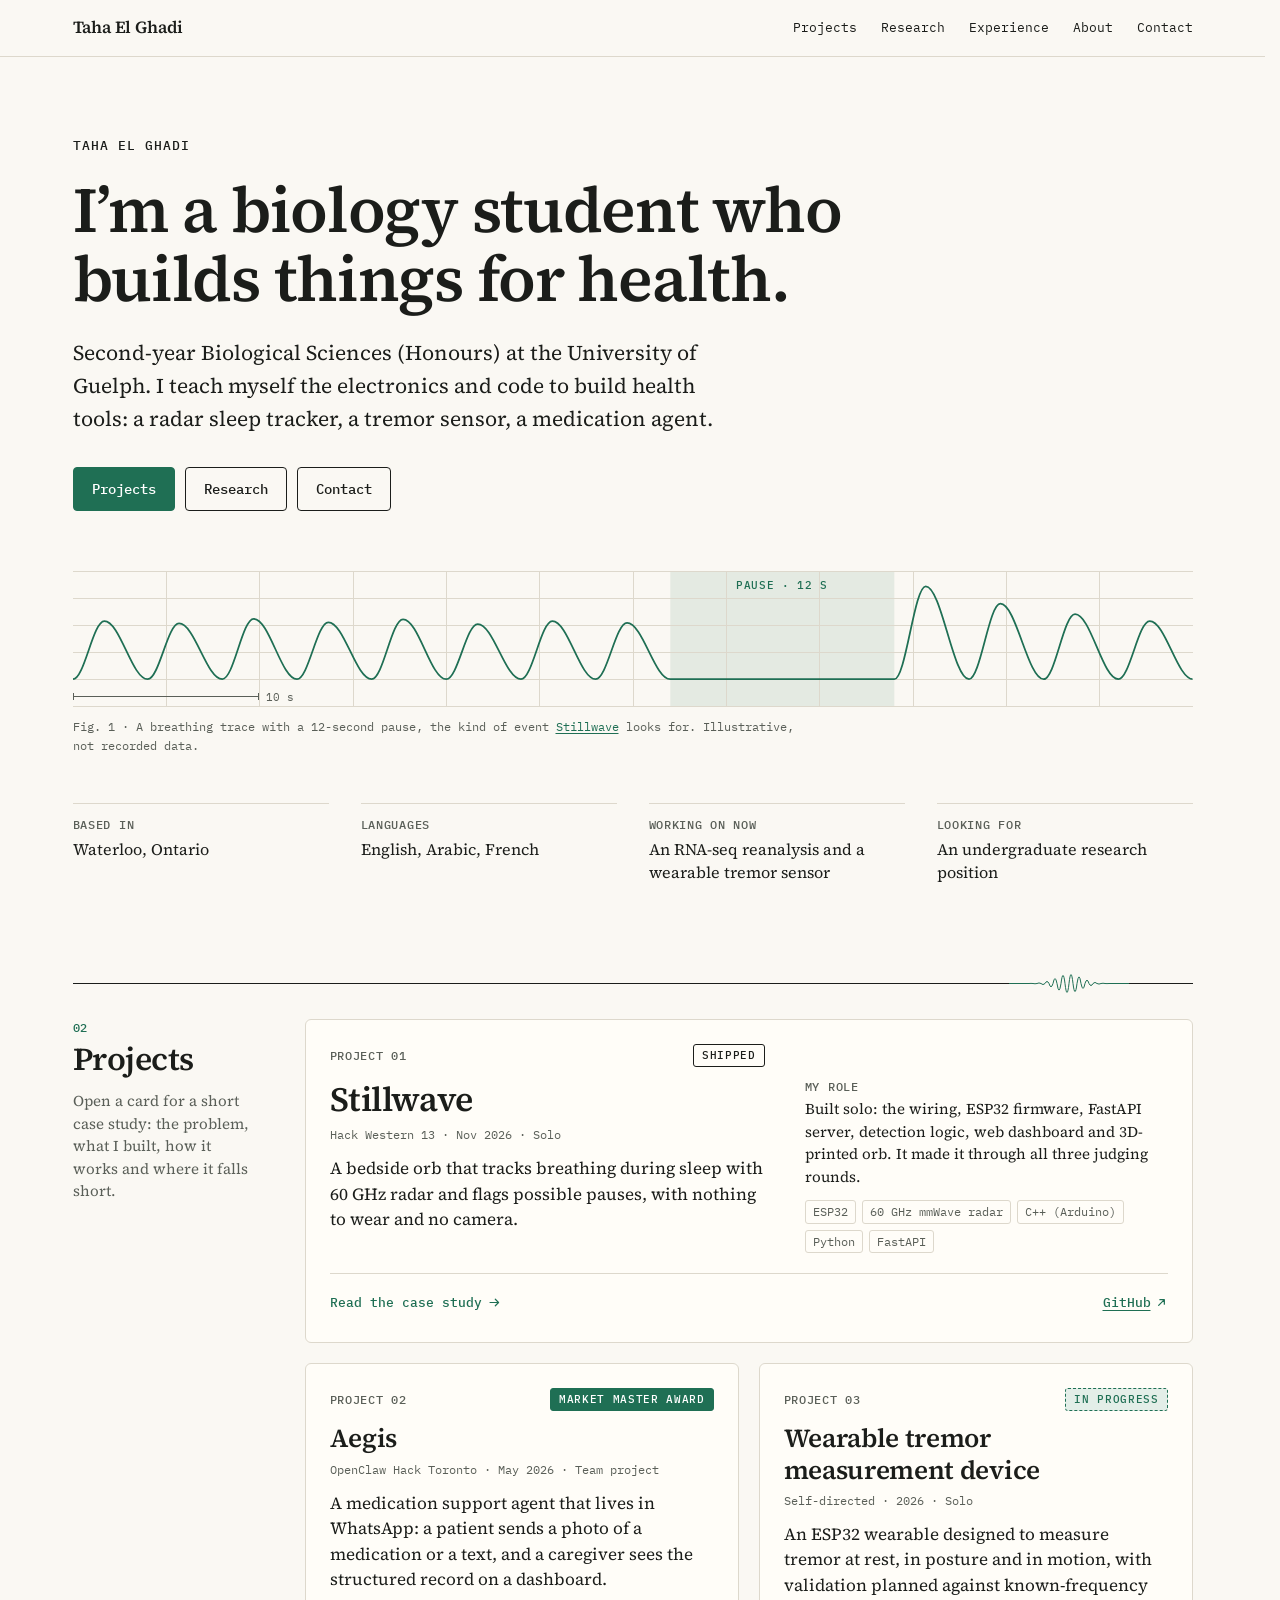
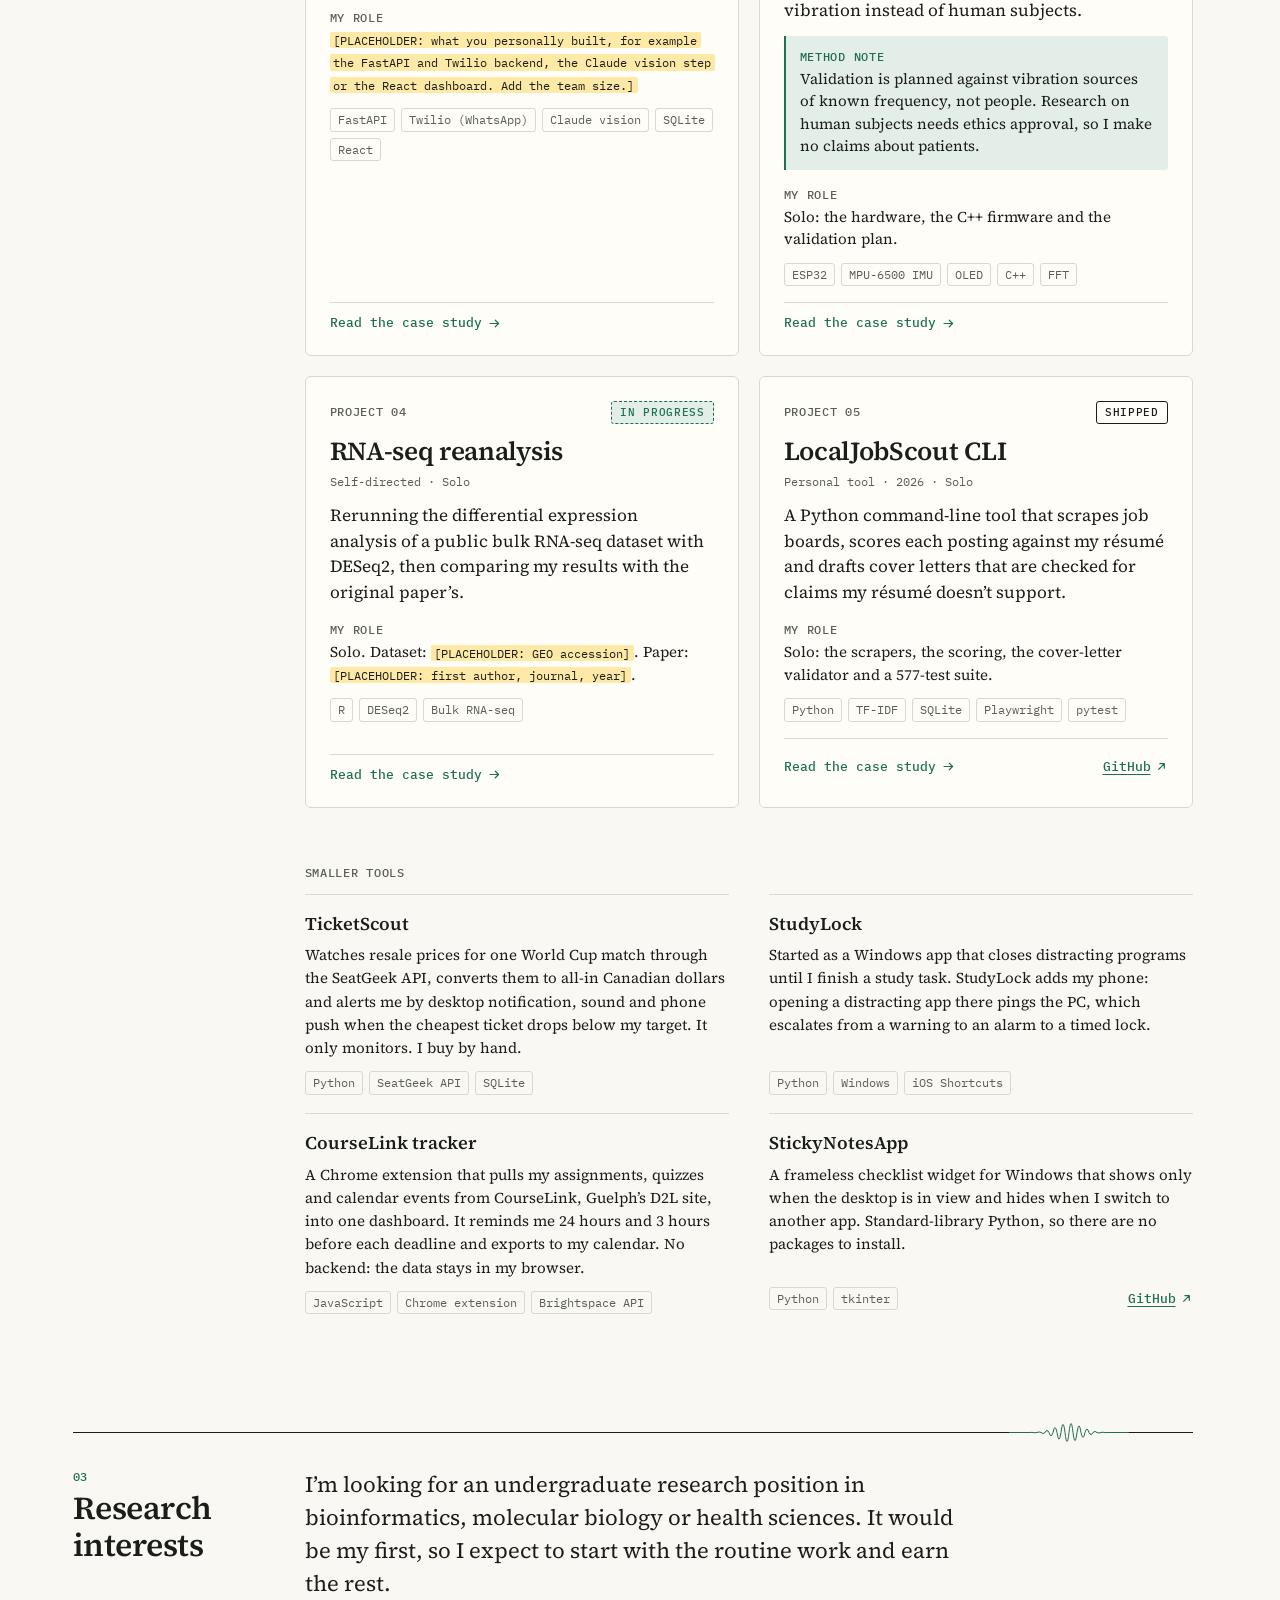
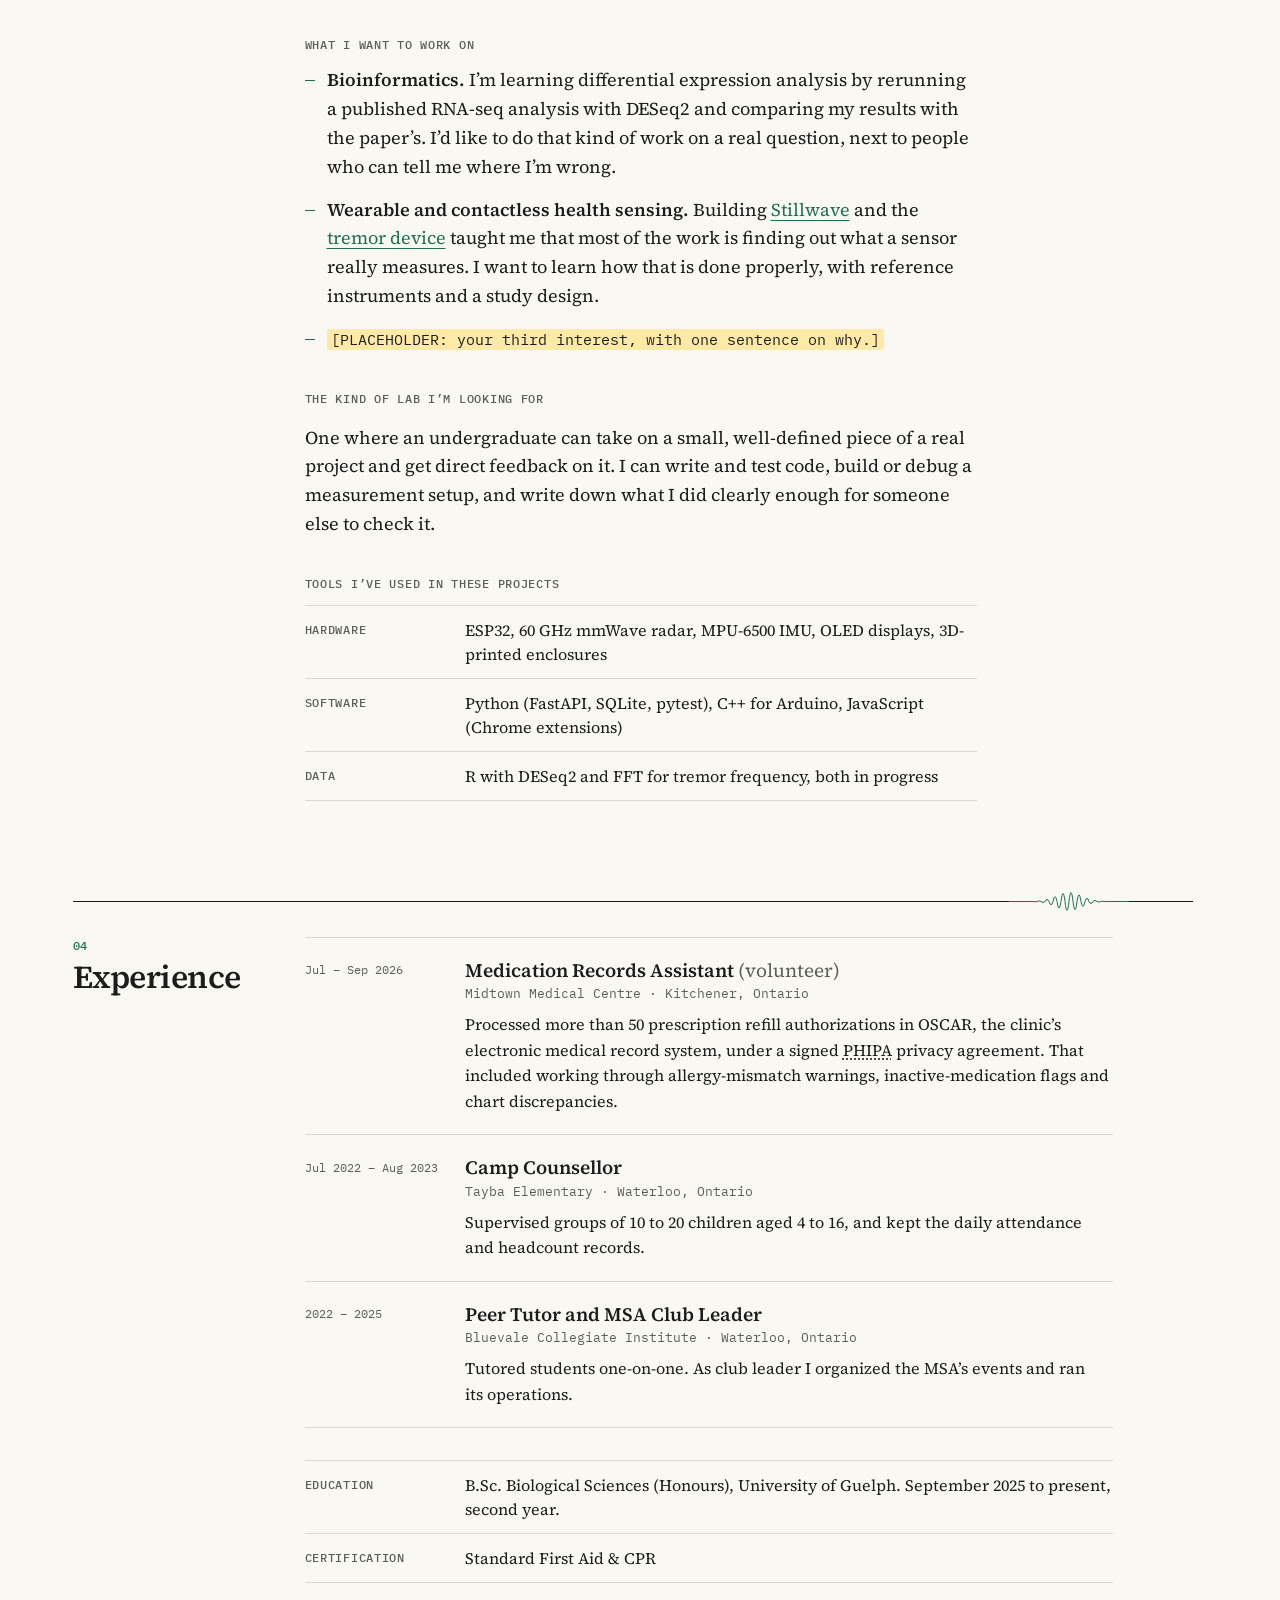
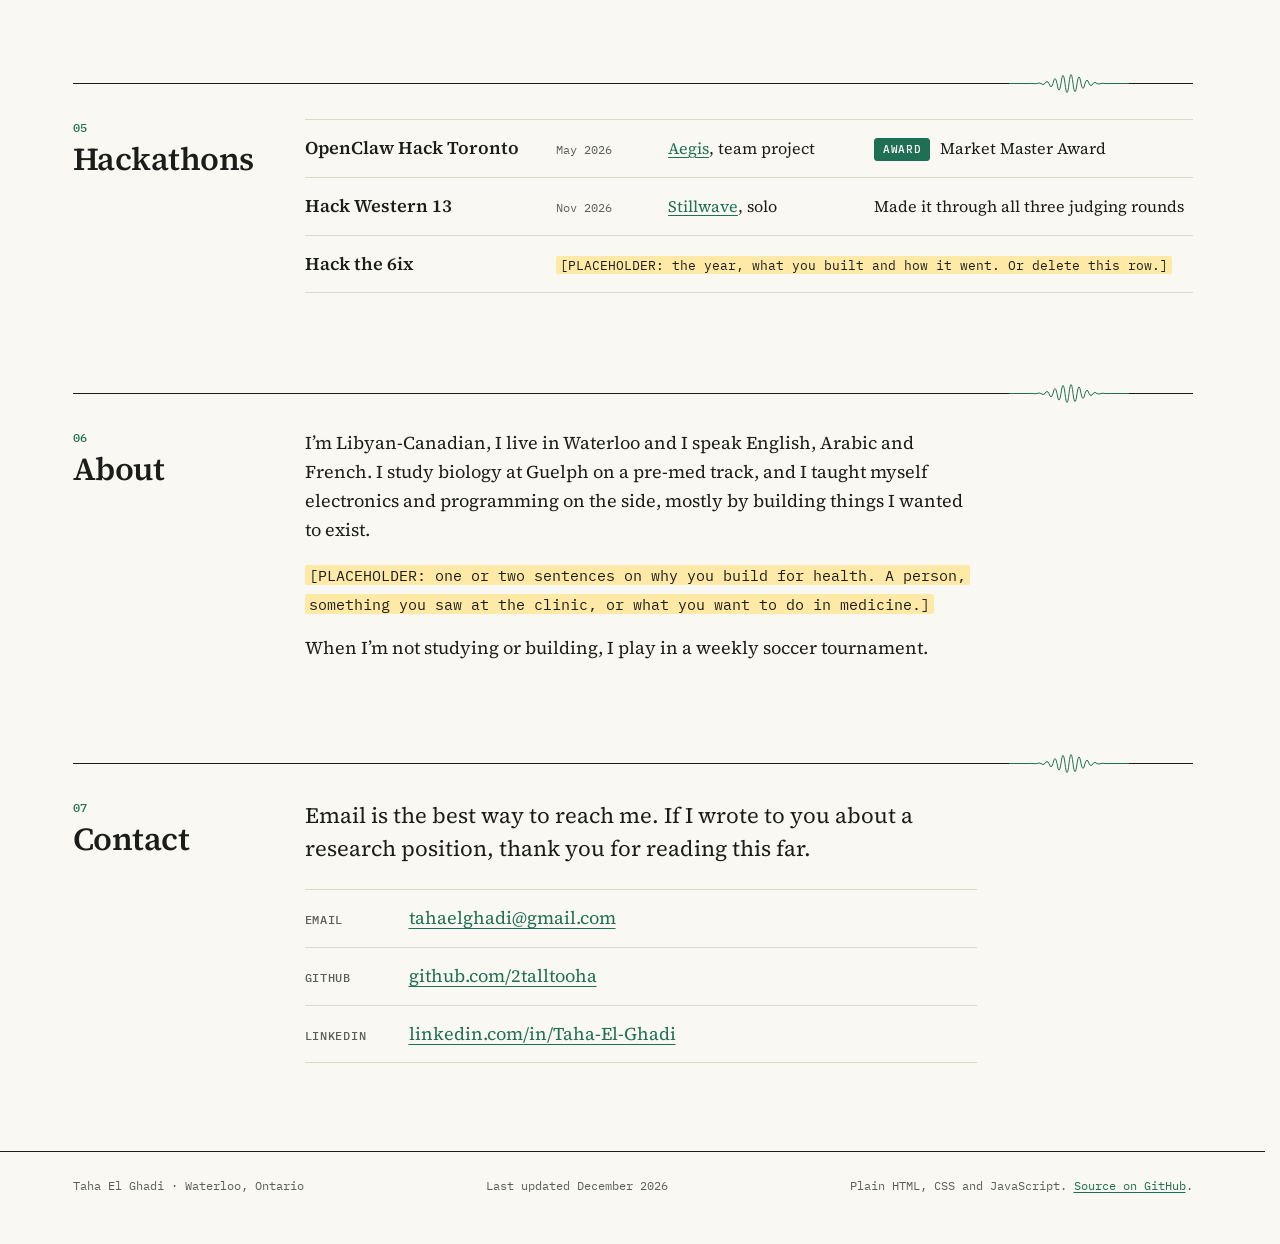
==== index.html @ 78f926d6 "Initial portfolio site" ====
<!doctype html>
<html lang="en-CA" class="no-js">
<head>
  <meta charset="utf-8">
  <meta name="viewport" content="width=device-width, initial-scale=1">

  <!--
    ADDRESS: this page assumes the site lives at https://2talltooha.github.io/
    If your address is different, replace that text everywhere in this file,
    in 404.html, robots.txt and sitemap.xml. The README lists the steps.
  -->
  <title>Taha El Ghadi · Biology student who builds things for health</title>
  <meta name="description" content="I'm a second-year biology student at the University of Guelph. I build health hardware and software: a radar sleep tracker, a tremor sensor, a medication agent.">
  <meta name="author" content="Taha El Ghadi">
  <link rel="canonical" href="https://2talltooha.github.io/">

  <!-- Link preview (email, LinkedIn, iMessage, Slack) -->
  <meta property="og:type" content="website">
  <meta property="og:site_name" content="Taha El Ghadi">
  <meta property="og:locale" content="en_CA">
  <meta property="og:url" content="https://2talltooha.github.io/">
  <meta property="og:title" content="Taha El Ghadi: a biology student who builds things for health">
  <meta property="og:description" content="Second-year Biological Sciences (Honours) at the University of Guelph. I build health hardware and software: a radar sleep tracker, a tremor sensor, a medication agent.">
  <meta property="og:image" content="https://2talltooha.github.io/assets/img/og-image.png">
  <meta property="og:image:type" content="image/png">
  <meta property="og:image:width" content="1200">
  <meta property="og:image:height" content="630">
  <meta property="og:image:alt" content="Taha El Ghadi. I'm a biology student who builds things for health. Biological Sciences (Honours), University of Guelph.">
  <meta name="twitter:card" content="summary_large_image">

  <meta name="theme-color" content="#FAF8F3">
  <meta name="color-scheme" content="light">
  <link rel="icon" href="favicon.ico" sizes="32x32">
  <link rel="icon" href="assets/favicon.svg" type="image/svg+xml">
  <link rel="apple-touch-icon" href="assets/apple-touch-icon.png">

  <link rel="preload" href="assets/fonts/source-serif-4-latin-wght-normal.woff2" as="font" type="font/woff2" crossorigin>
  <link rel="stylesheet" href="css/style.css">

  <script>
    document.documentElement.className = 'js';
    // If data/projects.js has a typo, remember the message so the page can show it.
    window.addEventListener('error', function (event) {
      if (event && event.filename && event.filename.indexOf('data/projects.js') !== -1) {
        window.PORTFOLIO_ERROR = (event.message || 'Syntax error') + (event.lineno ? ' (line ' + event.lineno + ')' : '');
      }
    });
  </script>

  <script type="application/ld+json">
  {
    "@context": "https://schema.org",
    "@type": "Person",
    "name": "Taha El Ghadi",
    "url": "https://2talltooha.github.io/",
    "description": "Second-year Biological Sciences (Honours) student at the University of Guelph who builds health-focused hardware and software.",
    "affiliation": { "@type": "CollegeOrUniversity", "name": "University of Guelph" },
    "address": { "@type": "PostalAddress", "addressLocality": "Waterloo", "addressRegion": "ON", "addressCountry": "CA" },
    "knowsLanguage": ["en", "ar", "fr"],
    "sameAs": [
      "https://github.com/2talltooha",
      "https://www.linkedin.com/in/Taha-El-Ghadi"
    ]
  }
  </script>
</head>

<body>
  <a class="skip-link" href="#main">Skip to content</a>

  <!-- Shared drawings: the divider signal and the small icons. Drawn once, reused below. -->
  <svg class="sprite" width="0" height="0" aria-hidden="true" focusable="false">
    <defs>
      <!-- Generated by tools/make-trace.mjs (BURST) -->
      <symbol id="burst" viewBox="0 0 120 24">
        <path d="M0 12.5H20Q22 12.3 24 12.5Q26 13 28 12.5Q30 11.4 32 12.5Q34 14.7 36 12.5Q38 8.5 40 12.5Q42 19.1 44 12.5Q46 2.7 48 12.5Q50 25.7 52 12.5Q54 -3.6 56 12.5Q58 30.3 60 12.5Q62 -5.3 64 12.5Q66 28.6 68 12.5Q70 -0.7 72 12.5Q74 22.3 76 12.5Q78 5.9 80 12.5Q82 16.5 84 12.5Q86 10.3 88 12.5Q90 13.6 92 12.5Q94 12 96 12.5Q98 12.7 100 12.5H120" fill="none" stroke="currentColor" stroke-width="1" stroke-linejoin="round"/>
      </symbol>
      <symbol id="i-arrow" viewBox="0 0 16 16">
        <path d="M2.5 8h10.5M9 4l4 4-4 4" fill="none" stroke="currentColor" stroke-width="1.5" stroke-linecap="round" stroke-linejoin="round"/>
      </symbol>
      <symbol id="i-external" viewBox="0 0 16 16">
        <path d="M4.5 11.5l7-7M6 4.5h5.5V10" fill="none" stroke="currentColor" stroke-width="1.5" stroke-linecap="round" stroke-linejoin="round"/>
      </symbol>
      <symbol id="i-download" viewBox="0 0 16 16">
        <path d="M8 2.5v7.5M4.5 6.5L8 10l3.5-3.5M3 13.5h10" fill="none" stroke="currentColor" stroke-width="1.5" stroke-linecap="round" stroke-linejoin="round"/>
      </symbol>
      <symbol id="i-close" viewBox="0 0 16 16">
        <path d="M4 4l8 8M12 4l-8 8" fill="none" stroke="currentColor" stroke-width="1.5" stroke-linecap="round"/>
      </symbol>
    </defs>
  </svg>

  <!-- ============================== HEADER ============================== -->
  <header class="site-header" id="top">
    <div class="container header-inner">
      <a class="brand" href="#top">Taha El Ghadi</a>

      <button class="nav-toggle" type="button" aria-expanded="false" aria-controls="site-nav">Menu</button>

      <nav class="site-nav" id="site-nav" aria-label="Main">
        <ul>
          <li><a href="#projects">Projects</a></li>
          <li><a href="#research">Research</a></li>
          <li><a href="#experience">Experience</a></li>
          <li><a href="#about">About</a></li>
          <li><a href="#contact">Contact</a></li>
          <!-- Appears once you set `resume` in data/projects.js -->
          <li data-site-item="resume" hidden>
            <a class="nav-resume" data-site-link="resume" href="#">Résumé <span class="nowrap">(PDF)</span></a>
          </li>
        </ul>
      </nav>
    </div>
  </header>

  <main id="main">

    <!-- =============================== HERO =============================== -->
    <section class="hero" aria-labelledby="hero-title">
      <div class="container">
        <h1 class="hero-title" id="hero-title">
          <span class="hero-name">Taha El Ghadi</span>
          <span class="hero-statement">I’m a biology student who builds things for health.</span>
        </h1>

        <p class="hero-lead">Second-year Biological Sciences (Honours) at the University of Guelph. I teach myself the electronics and code to build health tools: a radar sleep tracker, a tremor sensor, a medication agent.</p>

        <div class="hero-actions">
          <a class="btn btn--primary" href="#projects">Projects</a>
          <a class="btn" href="#research">Research</a>
          <a class="btn" href="#contact">Contact</a>
          <!-- Appears once you set `resume` in data/projects.js -->
          <a class="text-link hero-resume" data-site-link="resume" data-site-item="resume" href="#" hidden>
            <svg class="icon" aria-hidden="true" focusable="false"><use href="#i-download"/></svg>
            <span>Résumé (PDF)</span>
          </a>
        </div>

        <!--
          The signal trace. It is a drawing, not data: tools/make-trace.mjs
          generates the path (HERO), and the caption says so.
        -->
        <figure class="trace">
          <div class="trace-plot" role="img" aria-label="A line trace of breathing over 60 seconds: eight regular breaths, a flat pause that lasts 12 seconds, then four deeper recovery breaths.">
            <div class="trace-inner">
              <svg class="trace-grid" viewBox="0 0 1200 120" preserveAspectRatio="none" aria-hidden="true" focusable="false">
                <rect class="trace-band" x="640" y="0" width="240" height="120"/>
                <path class="trace-gridlines" vector-effect="non-scaling-stroke" d="M100 0V120M200 0V120M300 0V120M400 0V120M500 0V120M600 0V120M700 0V120M800 0V120M900 0V120M1000 0V120M1100 0V120M0 24H1200M0 48H1200M0 72H1200M0 96H1200"/>
              </svg>
              <div class="trace-wave">
                <svg viewBox="0 0 1200 120" preserveAspectRatio="none" aria-hidden="true" focusable="false">
                  <path id="trace-path" vector-effect="non-scaling-stroke" d="M0 96C12.2 96 21.4 44 33.6 44C50.5 44 63.1 96 80 96C92.2 96 101.4 46.1 113.6 46.1C130.5 46.1 143.1 96 160 96C172.2 96 181.4 41.9 193.6 41.9C210.5 41.9 223.1 96 240 96C252.2 96 261.4 45 273.6 45C290.5 45 303.1 96 320 96C332.2 96 341.4 42.4 353.6 42.4C370.5 42.4 383.1 96 400 96C412.2 96 421.4 46.6 433.6 46.6C450.5 46.6 463.1 96 480 96C492.2 96 501.4 44 513.6 44C530.5 44 543.1 96 560 96C572.2 96 581.4 45.6 593.6 45.6C610.5 45.6 623.1 96 640 96H880C892.2 96 901.4 12.8 913.6 12.8C930.5 12.8 943.1 96 960 96C972.2 96 981.4 28.4 993.6 28.4C1010.5 28.4 1023.1 96 1040 96C1052.2 96 1061.4 37.8 1073.6 37.8C1090.5 37.8 1103.1 96 1120 96C1132.2 96 1141.4 44 1153.6 44C1170.5 44 1183.1 96 1200 96"/>
                </svg>
              </div>
              <span class="trace-label" aria-hidden="true">Pause · 12 s</span>
            </div>
            <span class="trace-scale" aria-hidden="true"><span>10&nbsp;s</span></span>
          </div>
          <figcaption>Fig. 1 · A breathing trace with a 12-second pause, the kind of event <a href="#stillwave">Stillwave</a> looks for. Illustrative, not recorded data.</figcaption>
        </figure>

        <dl class="facts">
          <div>
            <dt>Based in</dt>
            <dd>Waterloo, Ontario</dd>
          </div>
          <div>
            <dt>Languages</dt>
            <dd>English, Arabic, French</dd>
          </div>
          <div>
            <dt>Working on now</dt>
            <dd>An RNA-seq reanalysis and a wearable tremor sensor</dd>
          </div>
          <div>
            <dt>Looking for</dt>
            <dd>An undergraduate research position</dd>
          </div>
        </dl>
      </div>
    </section>

    <!-- ============================= PROJECTS ============================= -->
    <!-- The cards are built from data/projects.js. Edit that file, not this section. -->
    <section class="section" id="projects" aria-labelledby="projects-title">
      <div class="container">
        <div class="rule" aria-hidden="true"><svg class="rule-burst" viewBox="0 0 120 24" focusable="false"><use href="#burst"/></svg></div>
        <div class="section-grid">
          <header class="section-head">
            <p class="section-num">02</p>
            <h2 id="projects-title">Projects</h2>
            <p class="section-note">Open a card for a short case study: the problem, what I built, how it works and where it falls short.</p>
          </header>

          <div class="section-body">
            <div class="featured" id="featured"></div>

            <noscript>
              <p class="notice">The project list needs JavaScript to load. You can also see my work at <a href="https://github.com/2talltooha">github.com/2talltooha</a>.</p>
            </noscript>

            <div class="small-tools" id="small-tools-block" hidden>
              <h3 class="subhead" id="small-tools-title">Smaller tools</h3>
              <ul class="tool-grid" id="small-tools" aria-labelledby="small-tools-title"></ul>
            </div>
          </div>
        </div>
      </div>
    </section>

    <!-- ============================= RESEARCH ============================= -->
    <section class="section" id="research" aria-labelledby="research-title">
      <div class="container">
        <div class="rule" aria-hidden="true"><svg class="rule-burst" viewBox="0 0 120 24" focusable="false"><use href="#burst"/></svg></div>
        <div class="section-grid">
          <header class="section-head">
            <p class="section-num">03</p>
            <h2 id="research-title">Research interests</h2>
          </header>

          <div class="section-body prose">
            <p class="lede">I’m looking for an undergraduate research position in bioinformatics, molecular biology or health sciences. It would be my first, so I expect to start with the routine work and earn the rest.</p>

            <h3 class="subhead">What I want to work on</h3>
            <ul class="interests">
              <li>
                <strong>Bioinformatics.</strong>
                I’m learning differential expression analysis by rerunning a published RNA-seq analysis with DESeq2 and comparing my results with the paper’s. I’d like to do that kind of work on a real question, next to people who can tell me where I’m wrong.
              </li>
              <li>
                <strong>Wearable and contactless health sensing.</strong>
                Building <a href="#stillwave">Stillwave</a> and the <a href="#tremor-sensor">tremor device</a> taught me that most of the work is finding out what a sensor really measures. I want to learn how that is done properly, with reference instruments and a study design.
              </li>
              <li>[PLACEHOLDER: your third interest, with one sentence on why.]</li>
            </ul>

            <h3 class="subhead">The kind of lab I’m looking for</h3>
            <p>One where an undergraduate can take on a small, well-defined piece of a real project and get direct feedback on it. I can write and test code, build or debug a measurement setup, and write down what I did clearly enough for someone else to check it.</p>

            <h3 class="subhead">Tools I’ve used in these projects</h3>
            <dl class="spec">
              <div>
                <dt>Hardware</dt>
                <dd>ESP32, 60&nbsp;GHz mmWave radar, MPU-6500 IMU, OLED displays, 3D-printed enclosures</dd>
              </div>
              <div>
                <dt>Software</dt>
                <dd>Python (FastAPI, SQLite, pytest), C++ for Arduino, JavaScript (Chrome extensions)</dd>
              </div>
              <div>
                <dt>Data</dt>
                <dd>R with DESeq2 and FFT for tremor frequency, both in progress</dd>
              </div>
            </dl>
          </div>
        </div>
      </div>
    </section>

    <!-- ============================ EXPERIENCE ============================ -->
    <section class="section" id="experience" aria-labelledby="experience-title">
      <div class="container">
        <div class="rule" aria-hidden="true"><svg class="rule-burst" viewBox="0 0 120 24" focusable="false"><use href="#burst"/></svg></div>
        <div class="section-grid">
          <header class="section-head">
            <p class="section-num">04</p>
            <h2 id="experience-title">Experience</h2>
          </header>

          <div class="section-body">
            <ol class="timeline">
              <!-- OPTIONAL: your Emergency Department role. It was not in your brief, so it
                   is switched off. To show it, delete the two lines that say SWITCH. -->
              <!-- SWITCH: delete this line to show the entry below
              <li class="timeline-item">
                <p class="timeline-date">Accepted Oct 2026</p>
                <div class="timeline-body">
                  <h3>Emergency Department Volunteer</h3>
                  <p class="timeline-org">Waterloo Regional Health Network · Kitchener, Ontario</p>
                  <p>Selected after an application and interview. I’m completing onboarding before my first shifts.</p>
                </div>
              </li>
              SWITCH: and delete this line too -->
              <li class="timeline-item">
                <p class="timeline-date">Jul – Sep 2026</p>
                <div class="timeline-body">
                  <h3>Medication Records Assistant <span class="timeline-kind">(volunteer)</span></h3>
                  <p class="timeline-org">Midtown Medical Centre · Kitchener, Ontario</p>
                  <p>Processed more than 50 prescription refill authorizations in OSCAR, the clinic’s electronic medical record system, under a signed <abbr title="Personal Health Information Protection Act, Ontario’s health privacy law">PHIPA</abbr> privacy agreement. That included working through allergy-mismatch warnings, inactive-medication flags and chart discrepancies.</p>
                </div>
              </li>
              <li class="timeline-item">
                <p class="timeline-date">Jul 2022 – Aug 2023</p>
                <div class="timeline-body">
                  <h3>Camp Counsellor</h3>
                  <p class="timeline-org">Tayba Elementary · Waterloo, Ontario</p>
                  <p>Supervised groups of 10 to 20 children aged 4 to 16, and kept the daily attendance and headcount records.</p>
                </div>
              </li>
              <li class="timeline-item">
                <p class="timeline-date">2022 – 2025</p>
                <div class="timeline-body">
                  <h3>Peer Tutor and MSA Club Leader</h3>
                  <p class="timeline-org">Bluevale Collegiate Institute · Waterloo, Ontario</p>
                  <p>Tutored students one-on-one. As club leader I organized the MSA’s events and ran its operations.</p>
                </div>
              </li>
            </ol>

            <dl class="spec spec--after">
              <div>
                <dt>Education</dt>
                <dd>B.Sc. Biological Sciences (Honours), University of Guelph. September 2025 to present, second year.</dd>
              </div>
              <div>
                <dt>Certification</dt>
                <dd>Standard First Aid &amp; CPR</dd>
              </div>
            </dl>
          </div>
        </div>
      </div>
    </section>

    <!-- ============================ HACKATHONS ============================ -->
    <section class="section" id="hackathons" aria-labelledby="hackathons-title">
      <div class="container">
        <div class="rule" aria-hidden="true"><svg class="rule-burst" viewBox="0 0 120 24" focusable="false"><use href="#burst"/></svg></div>
        <div class="section-grid">
          <header class="section-head">
            <p class="section-num">05</p>
            <h2 id="hackathons-title">Hackathons</h2>
          </header>

          <div class="section-body">
            <ul class="hack-list">
              <li class="hack">
                <span class="hack-event">OpenClaw Hack Toronto</span>
                <span class="hack-date">May 2026</span>
                <span class="hack-project"><a href="#aegis">Aegis</a>, team project</span>
                <span class="hack-result"><span class="badge badge--award">Award</span> Market Master Award</span>
              </li>
              <li class="hack">
                <span class="hack-event">Hack Western 13</span>
                <span class="hack-date">Nov 2026</span>
                <span class="hack-project"><a href="#stillwave">Stillwave</a>, solo</span>
                <span class="hack-result">Made it through all three judging rounds</span>
              </li>
              <li class="hack">
                <span class="hack-event">Hack the 6ix</span>
                <span class="hack-rest">[PLACEHOLDER: the year, what you built and how it went. Or delete this row.]</span>
              </li>
              <!-- TREEHACKS 2027: switched off until you are accepted. To show it, delete
                   the two lines that say SWITCH, then fill in the project and result. -->
              <!-- SWITCH: delete this line to show the row below
              <li class="hack">
                <span class="hack-event">TreeHacks 2027</span>
                <span class="hack-date">2027</span>
                <span class="hack-project">Accepted</span>
                <span class="hack-result"></span>
              </li>
              SWITCH: and delete this line too -->
            </ul>
          </div>
        </div>
      </div>
    </section>

    <!-- =============================== ABOUT =============================== -->
    <section class="section" id="about" aria-labelledby="about-title">
      <div class="container">
        <div class="rule" aria-hidden="true"><svg class="rule-burst" viewBox="0 0 120 24" focusable="false"><use href="#burst"/></svg></div>
        <div class="section-grid">
          <header class="section-head">
            <p class="section-num">06</p>
            <h2 id="about-title">About</h2>
          </header>

          <div class="section-body about">
            <div class="about-text prose">
              <p>I’m Libyan-Canadian, I live in Waterloo and I speak English, Arabic and French. I study biology at Guelph on a pre-med track, and I taught myself electronics and programming on the side, mostly by building things I wanted to exist.</p>
              <p>[PLACEHOLDER: one or two sentences on why you build for health. A person, something you saw at the clinic, or what you want to do in medicine.]</p>
              <p>When I’m not studying or building, I play in a weekly soccer tournament.</p>
            </div>
            <!-- The photo appears once you set `photo` in data/projects.js (800 x 1000 px). -->
            <div class="about-photo" id="about-photo"></div>
          </div>
        </div>
      </div>
    </section>

    <!-- ============================== CONTACT ============================== -->
    <section class="section" id="contact" aria-labelledby="contact-title">
      <div class="container">
        <div class="rule" aria-hidden="true"><svg class="rule-burst" viewBox="0 0 120 24" focusable="false"><use href="#burst"/></svg></div>
        <div class="section-grid">
          <header class="section-head">
            <p class="section-num">07</p>
            <h2 id="contact-title">Contact</h2>
          </header>

          <div class="section-body">
            <p class="lede">Email is the best way to reach me. If I wrote to you about a research position, thank you for reading this far.</p>

            <ul class="contact-list">
              <li>
                <span class="contact-label">Email</span>
                <a href="mailto:tahaelghadi@gmail.com">tahaelghadi@gmail.com</a>
              </li>
              <li>
                <span class="contact-label">GitHub</span>
                <a href="https://github.com/2talltooha">github.com/2talltooha</a>
              </li>
              <li>
                <span class="contact-label">LinkedIn</span>
                <a href="https://www.linkedin.com/in/Taha-El-Ghadi">linkedin.com/in/Taha-El-Ghadi</a>
              </li>
              <!-- These two appear once you set `devpost` and `resume` in data/projects.js -->
              <li data-site-item="devpost" hidden>
                <span class="contact-label">Devpost</span>
                <a data-site-link="devpost" data-site-text href="#">Devpost</a>
              </li>
              <li data-site-item="resume" hidden>
                <span class="contact-label">Résumé</span>
                <a data-site-link="resume" href="#">Download the PDF</a>
              </li>
            </ul>
          </div>
        </div>
      </div>
    </section>
  </main>

  <!-- =============================== FOOTER =============================== -->
  <footer class="site-footer">
    <div class="container footer-inner">
      <p>Taha El Ghadi · Waterloo, Ontario</p>
      <p id="last-updated" hidden>Last updated <time id="last-updated-time"></time></p>
      <p>Plain HTML, CSS and JavaScript. <a href="https://github.com/2talltooha/2talltooha.github.io">Source on GitHub</a>.</p>
    </div>
  </footer>

  <!-- ============================ CASE STUDY ============================ -->
  <!-- Filled in by js/main.js when a project card is opened. -->
  <dialog class="case" id="case" aria-labelledby="case-title">
    <div class="case-bar">
      <p class="case-kicker" id="case-kicker">Case study</p>
      <button class="case-close" id="case-close" type="button">
        <span>Close</span>
        <svg class="icon" aria-hidden="true" focusable="false"><use href="#i-close"/></svg>
      </button>
    </div>
    <div class="case-scroll" id="case-scroll">
      <article class="case-article" id="case-article"></article>
      <nav class="case-nav" id="case-nav" aria-label="Other case studies"></nav>
    </div>
  </dialog>

  <script src="data/projects.js"></script>
  <script src="js/main.js"></script>
</body>
</html>
---- css/style.css ----
/* ==========================================================================
   Taha El Ghadi · portfolio
   "Notebook" direction: warm paper, serif text, mono labels, one green accent.

   Contents
     1. Fonts            6. Sections           11. Footer
     2. Colours, sizes   7. Project cards      12. Case study panel
     3. Base             8. Smaller tools      13. Preview helpers
     4. Header           9. Text sections      14. Motion and print
     5. Hero            10. Lists and tables
   ========================================================================== */

/* 1. Fonts ----------------------------------------------------------------
   Self-hosted, SIL Open Font License. Licence texts sit next to the files. */

@font-face {
  font-family: "Source Serif 4";
  src: url("../assets/fonts/source-serif-4-latin-wght-normal.woff2") format("woff2");
  font-weight: 200 900;
  font-style: normal;
  font-display: swap;
}

@font-face {
  font-family: "Source Serif 4";
  src: url("../assets/fonts/source-serif-4-latin-wght-italic.woff2") format("woff2");
  font-weight: 200 900;
  font-style: italic;
  font-display: swap;
}

@font-face {
  font-family: "IBM Plex Mono";
  src: url("../assets/fonts/ibm-plex-mono-latin-400-normal.woff2") format("woff2");
  font-weight: 400;
  font-style: normal;
  font-display: swap;
}

@font-face {
  font-family: "IBM Plex Mono";
  src: url("../assets/fonts/ibm-plex-mono-latin-500-normal.woff2") format("woff2");
  font-weight: 500;
  font-style: normal;
  font-display: swap;
}

/* 2. Colours and sizes -----------------------------------------------------
   Change a colour here and it changes everywhere. Contrast on paper:
   ink 16:1, muted 6.2:1, accent 5.7:1 (WCAG AA needs 4.5:1). */

:root {
  --paper: #FAF8F3;
  --card: #FFFDF8;
  --ink: #1B1D1A;
  --muted: #5A5F58;
  --rule: #DDD8CC;
  --accent: #1F6F54;
  --accent-strong: #17573F;
  --tint: #E3EEE8;
  --flag: #FFE9A6;

  --serif: "Source Serif 4", Georgia, "Times New Roman", serif;
  --mono: "IBM Plex Mono", ui-monospace, "Cascadia Mono", Consolas, "Liberation Mono", monospace;

  --container: 70rem;
  --gutter: clamp(1.25rem, 5vw, 2.5rem);
  --header-h: 3.5rem;
  --radius: 6px;
  --radius-s: 3px;
}

/* 3. Base ------------------------------------------------------------------ */

*,
*::before,
*::after {
  box-sizing: border-box;
}

html {
  color-scheme: light;
  -webkit-text-size-adjust: 100%;
  text-size-adjust: 100%;
  scroll-padding-top: calc(var(--header-h) + 1rem);
  scrollbar-gutter: stable;
}

html.is-locked {
  overflow: hidden;
}

body {
  margin: 0;
  background: var(--paper);
  color: var(--ink);
  font-family: var(--serif);
  font-size: 1.0625rem;
  line-height: 1.6;
  -webkit-font-smoothing: antialiased;
  -moz-osx-font-smoothing: grayscale;
  text-rendering: optimizeLegibility;
}

@media (min-width: 48rem) {
  body {
    font-size: 1.125rem;
  }
}

h1,
h2,
h3,
h4,
p,
ul,
ol,
dl,
dd,
figure {
  margin: 0;
}

ul,
ol {
  padding: 0;
  list-style: none;
}

img,
svg,
video {
  display: block;
  max-width: 100%;
}

img,
video {
  height: auto;
}

a {
  color: var(--accent);
  text-decoration-line: underline;
  text-decoration-thickness: 1px;
  text-underline-offset: 0.2em;
}

a:hover {
  color: var(--accent-strong);
  text-decoration-thickness: 2px;
}

:focus-visible {
  outline: 2px solid var(--accent);
  outline-offset: 3px;
  border-radius: 2px;
}

strong {
  font-weight: 600;
}

abbr[title] {
  text-decoration: underline dotted;
  text-underline-offset: 0.2em;
  cursor: help;
}

::selection {
  background: var(--tint);
}

[hidden] {
  display: none !important;
}

.container {
  width: 100%;
  max-width: calc(var(--container) + 2 * var(--gutter));
  margin-inline: auto;
  padding-inline: var(--gutter);
}

.nowrap {
  white-space: nowrap;
}

.sprite {
  position: absolute;
}

.icon {
  flex: none;
  width: 1em;
  height: 1em;
}

.skip-link {
  position: absolute;
  top: -5rem;
  left: 0.75rem;
  z-index: 100;
  padding: 0.75rem 1rem;
  background: var(--ink);
  color: var(--paper);
  font: 500 0.8125rem/1 var(--mono);
  text-decoration: none;
  border-radius: var(--radius-s);
}

.skip-link:focus {
  top: 0.75rem;
  color: var(--paper);
}

/* Small mono label, used all over the page */
.section-num,
.subhead,
.card-index,
.label,
.note-label,
.facts dt,
.spec dt,
.contact-label,
.case-kicker,
.case-section h3,
.case-nav .dir {
  font-family: var(--mono);
  font-size: 0.75rem;
  font-weight: 500;
  line-height: 1.5;
  letter-spacing: 0.06em;
  text-transform: uppercase;
  color: var(--muted);
}

/* 4. Header ---------------------------------------------------------------- */

.site-header {
  position: sticky;
  top: 0;
  z-index: 50;
  background: var(--paper);
  border-bottom: 1px solid var(--rule);
}

.header-inner {
  position: relative;
  display: flex;
  align-items: center;
  justify-content: space-between;
  gap: 1rem;
  min-height: var(--header-h);
}

.brand {
  padding-block: 0.5rem;
  color: var(--ink);
  font-size: 1.0625rem;
  font-weight: 600;
  letter-spacing: -0.01em;
  text-decoration: none;
}

.brand:hover {
  color: var(--accent);
  text-decoration: none;
}

.site-nav ul {
  display: flex;
  flex-wrap: wrap;
  align-items: center;
  gap: 0 1.5rem;
}

.site-nav a {
  display: inline-block;
  padding-block: 0.625rem;
  color: var(--ink);
  font: 400 0.8125rem/1.2 var(--mono);
  text-decoration: none;
}

.site-nav a:hover,
.site-nav a[aria-current="true"] {
  color: var(--accent);
  text-decoration: underline;
  text-decoration-thickness: 1px;
  text-underline-offset: 0.4em;
}

.site-nav .nav-resume {
  padding: 0.5rem 0.75rem;
  border: 1px solid var(--ink);
  border-radius: 4px;
}

.site-nav .nav-resume:hover {
  background: var(--ink);
  color: var(--paper);
  text-decoration: none;
}

.nav-toggle {
  display: none;
}

@media (max-width: 47.99rem) {
  .no-js .header-inner {
    flex-wrap: wrap;
    padding-block: 0.375rem;
  }

  .js .nav-toggle {
    display: inline-flex;
    align-items: center;
    min-height: 2.5rem;
    padding: 0 0.875rem;
    background: none;
    color: var(--ink);
    font: 500 0.8125rem/1 var(--mono);
    border: 1px solid var(--ink);
    border-radius: 4px;
    cursor: pointer;
  }

  .js .nav-toggle[aria-expanded="true"] {
    background: var(--ink);
    color: var(--paper);
  }

  .js .site-nav {
    display: none;
    position: absolute;
    top: 100%;
    right: 0;
    left: 0;
    padding: 0.25rem var(--gutter) 0.75rem;
    background: var(--paper);
    border-bottom: 1px solid var(--ink);
    box-shadow: 0 1rem 1.5rem -1rem rgba(27, 29, 26, 0.25);
  }

  .js .site-nav.is-open {
    display: block;
  }

  .js .site-nav ul {
    flex-direction: column;
    align-items: stretch;
    gap: 0;
  }

  .js .site-nav li + li {
    border-top: 1px solid var(--rule);
  }

  .js .site-nav a,
  .js .site-nav .nav-resume {
    display: block;
    padding: 0.9375rem 0;
    font-size: 0.9375rem;
    border: 0;
    border-radius: 0;
  }

  .js .site-nav .nav-resume:hover {
    background: none;
    color: var(--accent);
  }
}

/* 5. Hero ------------------------------------------------------------------ */

.hero {
  padding-block: clamp(2.5rem, 7vw, 5rem) clamp(3rem, 8vw, 5.5rem);
}

.hero-title {
  display: flex;
  flex-direction: column;
  gap: clamp(0.875rem, 2vw, 1.25rem);
  font-weight: inherit;
}

.hero-name {
  color: var(--ink);
  font: 500 0.8125rem/1.4 var(--mono);
  letter-spacing: 0.08em;
  text-transform: uppercase;
}

.hero-statement {
  max-width: 13em;
  font-size: clamp(2.125rem, 1.3rem + 4.2vw, 4rem);
  font-weight: 600;
  line-height: 1.08;
  letter-spacing: -0.02em;
  text-wrap: balance;
}

.hero-lead {
  max-width: 41rem;
  margin-top: clamp(1.125rem, 2.5vw, 1.5rem);
  font-size: clamp(1.125rem, 1.05rem + 0.45vw, 1.3125rem);
  line-height: 1.55;
  text-wrap: pretty;
}

.hero-actions {
  display: flex;
  flex-wrap: wrap;
  align-items: center;
  gap: 0.625rem;
  margin-top: clamp(1.5rem, 3vw, 2rem);
}

.btn {
  display: inline-flex;
  align-items: center;
  justify-content: center;
  gap: 0.5rem;
  min-height: 2.75rem;
  padding: 0 1.125rem;
  background: transparent;
  color: var(--ink);
  font: 500 0.875rem/1 var(--mono);
  text-decoration: none;
  border: 1px solid var(--ink);
  border-radius: 4px;
  transition: background-color 0.15s, color 0.15s, border-color 0.15s;
}

.btn:hover {
  background: var(--ink);
  color: var(--paper);
  text-decoration: none;
}

.btn--primary {
  background: var(--accent);
  color: #FFFFFF;
  border-color: var(--accent);
}

.btn--primary:hover {
  background: var(--accent-strong);
  color: #FFFFFF;
  border-color: var(--accent-strong);
}

.text-link {
  display: inline-flex;
  align-items: center;
  gap: 0.375rem;
  font: 500 0.875rem/1.2 var(--mono);
}

.hero-resume {
  min-height: 2.75rem;
  margin-left: 0.5rem;
}

/* The signal trace */

.trace {
  margin-top: clamp(2.25rem, 6vw, 3.75rem);
}

.trace-plot {
  --trace-zoom: 1;
  --trace-shift: 0%;
  position: relative;
  height: clamp(6rem, 13vw, 8.5rem);
  overflow: hidden;
  border-block: 1px solid var(--rule);
}

.trace-inner {
  position: relative;
  width: calc(100% * var(--trace-zoom));
  height: 100%;
  transform: translateX(calc(-1 * var(--trace-shift)));
}

.trace-grid,
.trace-wave,
.trace-wave svg {
  position: absolute;
  inset: 0;
  width: 100%;
  height: 100%;
}

.trace-band {
  fill: var(--accent);
  opacity: 0.1;
}

.trace-gridlines {
  fill: none;
  stroke: var(--rule);
  stroke-width: 1;
  shape-rendering: crispEdges;
}

#trace-path {
  fill: none;
  stroke: var(--accent);
  stroke-width: 1.75;
  stroke-linecap: round;
  stroke-linejoin: round;
}

/* 63.33% is the middle of the pause: (32 s + 44 s) / 2 out of 60 s */
.trace-label {
  position: absolute;
  top: 0.5rem;
  left: 63.333%;
  transform: translateX(-50%);
  color: var(--accent);
  font: 500 0.6875rem/1 var(--mono);
  letter-spacing: 0.06em;
  text-transform: uppercase;
  white-space: nowrap;
}

/* Scale bar: 10 s is one sixth of the 60 s shown */
.trace-scale {
  position: absolute;
  bottom: 0.375rem;
  left: 0;
  width: calc(100% / 6 * var(--trace-zoom));
  height: 0.4375rem;
  background: linear-gradient(var(--muted), var(--muted)) center / 100% 1px no-repeat;
  border-inline: 1px solid var(--muted);
}

.trace-scale span {
  position: absolute;
  top: 50%;
  left: calc(100% + 0.5rem);
  transform: translateY(-50%);
  color: var(--muted);
  font: 400 0.6875rem/1 var(--mono);
  white-space: nowrap;
}

.trace figcaption {
  max-width: 46rem;
  margin-top: 0.625rem;
  color: var(--muted);
  font: 400 0.75rem/1.6 var(--mono);
}

/* On phones, zoom in on the pause instead of squeezing all 60 s in */
@media (max-width: 47.99rem) {
  .trace-plot {
    --trace-zoom: 1.8;
    --trace-shift: 25.4%;
  }
}

.facts {
  display: grid;
  grid-template-columns: repeat(2, minmax(0, 1fr));
  gap: 1.25rem 1.5rem;
  margin-top: clamp(2rem, 5vw, 3rem);
}

.facts > div {
  padding-top: 0.75rem;
  border-top: 1px solid var(--rule);
}

.facts dd {
  margin-top: 0.25rem;
  font-size: 1rem;
  line-height: 1.4;
}

@media (min-width: 48rem) {
  .facts {
    grid-template-columns: repeat(4, minmax(0, 1fr));
    gap: 2rem;
  }
}

/* 6. Sections -------------------------------------------------------------- */

.section {
  padding-bottom: clamp(3rem, 8vw, 5.5rem);
}

/* Divider: an ink rule with a short tremor-like burst near the right end.
   The rule sits on pixel row 12 so it lines up with the drawing. */
.rule {
  display: flex;
  align-items: flex-start;
  height: 24px;
  color: var(--accent);
}

.rule::before,
.rule::after {
  content: "";
  height: 1px;
  margin-top: 12px;
  background: var(--ink);
}

.rule::before {
  flex: 1 1 auto;
}

.rule::after {
  flex: 0 0 clamp(1rem, 6vw, 4rem);
}

.rule-burst {
  flex: none;
  width: 120px;
  height: 24px;
}

.section-grid {
  display: grid;
  gap: 1.5rem;
  padding-top: 1rem;
}

.section-head h2 {
  margin-top: 0.25rem;
  font-size: clamp(1.625rem, 1.4rem + 1vw, 2rem);
  font-weight: 600;
  line-height: 1.15;
  letter-spacing: -0.015em;
  text-wrap: balance;
}

.section-num {
  color: var(--accent);
}

.section-note {
  max-width: 30rem;
  margin-top: 0.75rem;
  color: var(--muted);
  font-size: 0.9375rem;
  line-height: 1.5;
}

.section-body {
  min-width: 0;
}

@media (min-width: 60rem) {
  .section-grid {
    grid-template-columns: 11rem minmax(0, 1fr);
    column-gap: 3.5rem;
    padding-top: 1.5rem;
  }
}

.subhead {
  color: var(--muted);
}

.notice {
  padding: 1rem 1.125rem;
  background: var(--card);
  font-size: 1rem;
  border: 1px solid var(--ink);
  border-radius: var(--radius);
}

.notice code {
  font: 400 0.875em var(--mono);
}

/* 7. Project cards ---------------------------------------------------------- */

.featured {
  display: grid;
  gap: 1.25rem;
}

.card {
  position: relative;
  display: flex;
  flex-direction: column;
  min-width: 0;
  background: var(--card);
  border: 1px solid var(--rule);
  border-radius: var(--radius);
  transition: border-color 0.15s;
}

.card:hover {
  border-color: var(--ink);
}

.card-media {
  overflow: hidden;
  background: var(--paper);
  border-bottom: 1px solid var(--rule);
  border-radius: 5px 5px 0 0;
}

.card-media img,
.card-media video {
  width: 100%;
  aspect-ratio: 16 / 10;
  object-fit: cover;
}

.card-body {
  display: flex;
  flex: 1;
  flex-direction: column;
  gap: 1rem;
  padding: clamp(1.125rem, 3vw, 1.5rem);
}

.card-main,
.card-meta {
  display: flex;
  flex-direction: column;
  gap: 0.75rem;
  min-width: 0;
}

.card-top {
  display: flex;
  align-items: center;
  justify-content: space-between;
  gap: 0.75rem;
}

.card-title {
  font-size: clamp(1.375rem, 1.25rem + 0.6vw, 1.625rem);
  font-weight: 600;
  line-height: 1.2;
  letter-spacing: -0.012em;
  text-wrap: balance;
}

.card-title a {
  color: inherit;
  text-decoration: none;
}

/* The title link stretches over the whole card, so the card is one big target */
.card-title a::after {
  content: "";
  position: absolute;
  inset: 0;
  border-radius: var(--radius);
}

.card-title a:focus-visible {
  outline: none;
}

.card-title a:focus-visible::after {
  outline: 2px solid var(--accent);
  outline-offset: 3px;
}

.card:hover .card-title a {
  color: var(--accent);
}

.card-context {
  margin-top: -0.375rem;
  color: var(--muted);
  font: 400 0.75rem/1.5 var(--mono);
}

.card-hook {
  font-size: 1.0625rem;
  line-height: 1.5;
  text-wrap: pretty;
}

.card-role {
  font-size: 0.9375rem;
  line-height: 1.5;
}

.label {
  display: block;
  margin-bottom: 0.125rem;
}

.tags {
  display: flex;
  flex-wrap: wrap;
  gap: 0.375rem;
}

.tag {
  padding: 0.1875rem 0.4375rem;
  color: var(--muted);
  font: 400 0.75rem/1.3 var(--mono);
  border: 1px solid var(--rule);
  border-radius: var(--radius-s);
}

.card-foot {
  display: flex;
  flex-wrap: wrap;
  align-items: center;
  justify-content: space-between;
  gap: 0.25rem 1.25rem;
  margin-top: auto;
  padding-top: 0.75rem;
  border-top: 1px solid var(--rule);
}

.card-open {
  display: inline-flex;
  align-items: center;
  gap: 0.375rem;
  color: var(--accent);
  font: 500 0.8125rem/1.2 var(--mono);
}

.card-open .icon {
  transition: transform 0.15s;
}

.card:hover .card-open .icon {
  transform: translateX(3px);
}

/* Links sit above the stretched title link so they stay clickable */
.link-row {
  position: relative;
  z-index: 1;
  display: flex;
  flex-wrap: wrap;
  gap: 0 1.125rem;
}

.link-row a {
  display: inline-flex;
  align-items: center;
  gap: 0.25rem;
  min-height: 2rem;
  font: 500 0.8125rem/1.2 var(--mono);
}

/* Status badges: only ink and the accent */
.badge {
  display: inline-block;
  padding: 0.3125rem 0.5rem;
  font: 500 0.6875rem/1 var(--mono);
  letter-spacing: 0.06em;
  text-transform: uppercase;
  white-space: nowrap;
  border: 1px solid transparent;
  border-radius: var(--radius-s);
}

.badge--shipped {
  color: var(--ink);
  border-color: var(--ink);
}

.badge--award {
  background: var(--accent);
  color: #FFFFFF;
  border-color: var(--accent);
}

.badge--progress {
  background: var(--tint);
  color: var(--accent);
  border: 1px dashed var(--accent);
}

.note {
  padding: 0.75rem 0.875rem;
  background: var(--tint);
  font-size: 0.9375rem;
  line-height: 1.5;
  border-left: 2px solid var(--accent);
  border-radius: 0 var(--radius-s) var(--radius-s) 0;
}

.note-label {
  margin-bottom: 0.125rem;
  color: var(--accent);
}

@media (min-width: 44rem) {
  .featured {
    grid-template-columns: repeat(2, minmax(0, 1fr));
  }

  .card--lead {
    grid-column: 1 / -1;
  }

  /* Lead card with a picture: picture left, text right */
  .card--lead.has-media {
    display: grid;
    grid-template-columns: minmax(0, 1.15fr) minmax(0, 1fr);
  }

  .card--lead.has-media .card-media {
    border-right: 1px solid var(--rule);
    border-bottom: 0;
    border-radius: 5px 0 0 5px;
  }

  .card--lead.has-media .card-media img,
  .card--lead.has-media .card-media video,
  .card--lead.has-media .card-media .slot {
    height: 100%;
    min-height: 18rem;
    aspect-ratio: auto;
  }

  /* Lead card without a picture: two columns of text */
  .card--lead:not(.has-media) .card-body {
    display: grid;
    grid-template-columns: minmax(0, 1.2fr) minmax(0, 1fr);
    gap: 1.25rem 2.5rem;
  }

  .card--lead:not(.has-media) .card-meta {
    padding-top: 2.125rem;
  }

  .card--lead:not(.has-media) .card-foot {
    grid-column: 1 / -1;
  }

  .card--lead .card-title {
    font-size: clamp(1.625rem, 1.3rem + 1.2vw, 2.125rem);
  }
}

/* 8. Smaller tools ---------------------------------------------------------- */

.small-tools {
  margin-top: clamp(2.5rem, 6vw, 3.5rem);
}

.tool-grid {
  display: grid;
  column-gap: 2.5rem;
  margin-top: 0.75rem;
}

.tool {
  display: flex;
  flex-direction: column;
  gap: 0.5rem;
  padding-block: 1.125rem;
  border-top: 1px solid var(--rule);
}

.tool-title {
  font-size: 1.125rem;
  font-weight: 600;
  line-height: 1.25;
}

.tool-text {
  font-size: 0.9375rem;
  line-height: 1.55;
}

.tool-foot {
  display: flex;
  flex-wrap: wrap;
  align-items: center;
  justify-content: space-between;
  gap: 0.25rem 1rem;
  margin-top: auto;
  padding-top: 0.25rem;
}

@media (min-width: 44rem) {
  .tool-grid {
    grid-template-columns: repeat(2, minmax(0, 1fr));
  }
}

/* 9. Text sections ---------------------------------------------------------- */

.prose {
  max-width: 42rem;
}

.prose > * + * {
  margin-top: 1rem;
}

.prose p {
  text-wrap: pretty;
}

.lede {
  max-width: 42rem;
  font-size: clamp(1.1875rem, 1.1rem + 0.4vw, 1.375rem);
  line-height: 1.5;
  text-wrap: pretty;
}

.prose > .subhead {
  margin-top: 2.25rem;
}

.interests {
  display: grid;
  gap: 0.875rem;
}

.prose > .interests,
.prose > .spec {
  margin-top: 0.75rem;
}

.interests li {
  position: relative;
  padding-left: 1.375rem;
}

.interests li::before {
  content: "";
  position: absolute;
  top: 0.78em;
  left: 0;
  width: 0.625rem;
  height: 1px;
  background: var(--accent);
}

.about {
  display: grid;
  gap: 1.5rem 3rem;
  align-items: start;
}

.about-photo:empty {
  display: none;
}

.about-photo img {
  width: 100%;
  max-width: 20rem;
  aspect-ratio: 4 / 5;
  object-fit: cover;
  border: 1px solid var(--rule);
  border-radius: var(--radius);
}

.about-photo .slot {
  max-width: 20rem;
}

@media (min-width: 44rem) {
  .about.has-photo {
    grid-template-columns: minmax(0, 1fr) minmax(0, 15rem);
  }
}

/* 10. Lists and tables ------------------------------------------------------ */

/* Label on the left, value on the right */
.spec {
  border-top: 1px solid var(--rule);
}

.spec > div {
  display: grid;
  gap: 0.125rem 1.5rem;
  padding-block: 0.75rem;
  border-bottom: 1px solid var(--rule);
}

.spec dt {
  padding-top: 0.25em;
}

.spec dd {
  font-size: 1rem;
  line-height: 1.5;
}

.spec--after {
  max-width: 50.5rem;
  margin-top: 2rem;
}

.timeline {
  max-width: 50.5rem;
  border-top: 1px solid var(--rule);
}

.timeline-item {
  display: grid;
  gap: 0.25rem 1.5rem;
  padding-block: 1.25rem;
  border-bottom: 1px solid var(--rule);
}

.timeline-date {
  padding-top: 0.3em;
  color: var(--muted);
  font: 400 0.75rem/1.5 var(--mono);
}

.timeline-body h3 {
  font-size: 1.1875rem;
  font-weight: 600;
  line-height: 1.3;
}

.timeline-kind {
  color: var(--muted);
  font-weight: 400;
}

.timeline-org {
  margin-top: 0.125rem;
  color: var(--muted);
  font: 400 0.8125rem/1.5 var(--mono);
}

.timeline-body p:last-child {
  margin-top: 0.5rem;
  font-size: 1rem;
  text-wrap: pretty;
}

@media (min-width: 36rem) {
  .spec > div,
  .timeline-item {
    grid-template-columns: 8.5rem minmax(0, 1fr);
  }
}

.hack-list {
  border-top: 1px solid var(--rule);
}

.hack {
  display: grid;
  grid-template-columns: minmax(0, 1fr) auto;
  gap: 0.125rem 1rem;
  align-items: baseline;
  padding-block: 0.875rem;
  border-bottom: 1px solid var(--rule);
}

.hack-event {
  font-weight: 600;
}

.hack-date {
  color: var(--muted);
  font: 400 0.75rem/1.5 var(--mono);
  text-align: right;
}

.hack-project,
.hack-result,
.hack-rest {
  grid-column: 1 / -1;
  font-size: 1rem;
}

.hack-result:empty {
  display: none;
}

.hack-result .badge {
  margin-right: 0.375rem;
  vertical-align: 0.12em;
}

@media (min-width: 44rem) {
  .hack {
    grid-template-columns: minmax(0, 1.25fr) 5.5rem minmax(0, 1fr) minmax(0, 1.75fr);
    gap: 0 1.5rem;
  }

  .hack-date {
    text-align: left;
  }

  .hack-project,
  .hack-result {
    grid-column: auto;
  }

  .hack-rest {
    grid-column: 2 / -1;
  }
}

.contact-list {
  max-width: 42rem;
  margin-top: 1.5rem;
  border-top: 1px solid var(--rule);
}

.contact-list li {
  display: grid;
  grid-template-columns: 5.5rem minmax(0, 1fr);
  gap: 1rem;
  align-items: baseline;
  padding-block: 0.875rem;
  border-bottom: 1px solid var(--rule);
}

.contact-list a {
  overflow-wrap: anywhere;
}

/* 11. Footer ---------------------------------------------------------------- */

.site-footer {
  padding-block: 1.5rem 3rem;
  border-top: 1px solid var(--ink);
}

.footer-inner {
  display: flex;
  flex-wrap: wrap;
  justify-content: space-between;
  gap: 0.375rem 2rem;
  color: var(--muted);
  font: 400 0.75rem/1.6 var(--mono);
}

/* 12. Case study panel ------------------------------------------------------ */

.case {
  width: min(54rem, calc(100vw - 2rem));
  max-width: none;
  height: auto;
  max-height: calc(100vh - 3rem);
  max-height: calc(100dvh - 3rem);
  padding: 0;
  overflow: hidden;
  background: var(--paper);
  color: var(--ink);
  border: 1px solid var(--ink);
  border-radius: var(--radius);
}

.case[open] {
  display: flex;
  flex-direction: column;
}

.case::backdrop {
  background: rgba(27, 29, 26, 0.55);
}

.case-bar {
  display: flex;
  flex: none;
  align-items: center;
  justify-content: space-between;
  gap: 1rem;
  padding: 0.625rem clamp(1.25rem, 4vw, 2.5rem);
  border-bottom: 1px solid var(--rule);
}

.case-close {
  display: inline-flex;
  align-items: center;
  gap: 0.5rem;
  min-height: 2.5rem;
  padding: 0 0.75rem;
  background: none;
  color: var(--ink);
  font: 500 0.8125rem/1 var(--mono);
  border: 1px solid var(--ink);
  border-radius: 4px;
  cursor: pointer;
}

.case-close:hover {
  background: var(--ink);
  color: var(--paper);
}

.case-scroll {
  flex: 1 1 auto;
  min-height: 0;
  padding: clamp(1.5rem, 4vw, 2.5rem) clamp(1.25rem, 4vw, 2.5rem);
  overflow-y: auto;
  overscroll-behavior: contain;
}

.case-meta {
  display: flex;
  flex-wrap: wrap;
  align-items: center;
  gap: 0.5rem 0.75rem;
}

.case-meta .card-context {
  margin-top: 0;
}

.case-title {
  margin-top: 0.875rem;
  font-size: clamp(1.75rem, 1.4rem + 2vw, 2.5rem);
  font-weight: 600;
  line-height: 1.1;
  letter-spacing: -0.02em;
  text-wrap: balance;
}

.case-title:focus {
  outline: none;
}

.case-hook {
  max-width: 40rem;
  margin-top: 0.875rem;
  font-size: clamp(1.125rem, 1.05rem + 0.4vw, 1.25rem);
  line-height: 1.5;
  text-wrap: pretty;
}

.case-facts {
  display: grid;
  gap: 0.875rem;
  max-width: 40rem;
  margin-top: 1.25rem;
}

.case-facts .link-row {
  z-index: auto;
}

.case-media {
  display: grid;
  gap: 1.25rem;
  margin-top: 1.75rem;
}

.case-media img,
.case-media video {
  width: 100%;
  border: 1px solid var(--rule);
  border-radius: var(--radius);
}

.case-media figcaption {
  margin-top: 0.5rem;
  color: var(--muted);
  font: 400 0.75rem/1.6 var(--mono);
}

.case-sections {
  margin-top: 2rem;
  border-top: 1px solid var(--ink);
}

.case-section {
  display: grid;
  gap: 0.5rem 2rem;
  padding-block: 1.5rem;
  border-bottom: 1px solid var(--rule);
}

.case-section h3 {
  color: var(--ink);
}

.case-section h3 .step {
  display: block;
  color: var(--accent);
}

.case-section-body {
  max-width: 38rem;
  font-size: 1.0625rem;
}

.case-section-body > * + * {
  margin-top: 0.875rem;
}

.case-section-body p {
  text-wrap: pretty;
}

.case-section-body ul {
  display: grid;
  gap: 0.5rem;
}

.case-section-body li {
  position: relative;
  padding-left: 1.375rem;
}

.case-section-body li::before {
  content: "";
  position: absolute;
  top: 0.78em;
  left: 0;
  width: 0.625rem;
  height: 1px;
  background: var(--accent);
}

.case-nav {
  display: flex;
  justify-content: space-between;
  gap: 1.5rem;
  margin-top: 1.5rem;
}

.case-nav a {
  display: inline-flex;
  flex-direction: column;
  gap: 0.125rem;
  max-width: 48%;
  text-decoration: none;
}

.case-nav .name {
  color: var(--ink);
  font-size: 1.0625rem;
  font-weight: 600;
  line-height: 1.3;
}

.case-nav a:hover .name {
  color: var(--accent);
  text-decoration: underline;
  text-decoration-thickness: 1px;
  text-underline-offset: 0.2em;
}

.case-nav .next {
  align-items: flex-end;
  margin-left: auto;
  text-align: right;
}

@media (min-width: 44rem) {
  .case-section {
    grid-template-columns: 10rem minmax(0, 1fr);
  }
}

/* Phones: the case study takes the whole screen */
@media (max-width: 40rem) {
  .case {
    width: 100%;
    max-width: 100%;
    height: 100%;
    max-height: 100%;
    margin: 0;
    border: 0;
    border-radius: 0;
  }
}

/* 13. Preview helpers --------------------------------------------------------
   Unfinished text is highlighted everywhere. Empty picture slots and the
   yellow bar only show when you open the site on your own computer. */

.placeholder {
  padding: 0.05em 0.3em;
  background: var(--flag);
  color: var(--ink);
  font: 400 0.8125em/1.5 var(--mono);
  letter-spacing: 0;
  text-transform: none;
  border-radius: 2px;
  -webkit-box-decoration-break: clone;
  box-decoration-break: clone;
}

.slot {
  display: flex;
  flex-direction: column;
  align-items: center;
  justify-content: center;
  gap: 0.25rem;
  aspect-ratio: 16 / 10;
  padding: 1rem;
  background:
    repeating-linear-gradient(-45deg, transparent 0 10px, rgba(27, 29, 26, 0.04) 10px 11px),
    var(--paper);
  color: var(--muted);
  font: 400 0.75rem/1.5 var(--mono);
  text-align: center;
  overflow-wrap: anywhere;
  border: 1px dashed #A9A392;
}

.slot strong {
  color: var(--ink);
  font-weight: 500;
}

.card-media .slot {
  border: 0;
}

.case-media .slot {
  border-radius: var(--radius);
}

.slot--portrait {
  aspect-ratio: 4 / 5;
  border-radius: var(--radius);
}

.preview-bar {
  position: fixed;
  bottom: 0.75rem;
  left: 0.75rem;
  z-index: 60;
  display: flex;
  align-items: center;
  gap: 0.75rem;
  max-width: calc(100vw - 1.5rem);
  padding: 0.5rem 0.5rem 0.5rem 0.75rem;
  background: var(--flag);
  color: var(--ink);
  font: 400 0.75rem/1.5 var(--mono);
  border: 1px solid var(--ink);
  border-radius: 4px;
  box-shadow: 0 0.5rem 1.25rem -0.5rem rgba(27, 29, 26, 0.4);
}

.preview-bar button {
  flex: none;
  padding: 0.25rem 0.5rem;
  background: none;
  color: var(--ink);
  font: inherit;
  border: 1px solid var(--ink);
  border-radius: var(--radius-s);
  cursor: pointer;
}

/* 14. Motion and print ------------------------------------------------------- */

@media (prefers-reduced-motion: no-preference) {
  html {
    scroll-behavior: smooth;
  }

  /* The trace draws itself once, left to right */
  .trace-wave {
    animation: trace-draw 1.8s cubic-bezier(0.3, 0.1, 0.2, 1) 0.2s both;
  }

  .case[open] {
    animation: case-in 0.18s ease-out;
  }

  .case[open]::backdrop {
    animation: fade-in 0.18s ease-out;
  }
}

@keyframes trace-draw {
  from {
    clip-path: inset(0 100% 0 0);
  }

  to {
    clip-path: inset(0 0 0 0);
  }
}

@keyframes case-in {
  from {
    opacity: 0;
    transform: translateY(0.5rem);
  }

  to {
    opacity: 1;
    transform: none;
  }
}

@keyframes fade-in {
  from {
    opacity: 0;
  }

  to {
    opacity: 1;
  }
}

@media (prefers-reduced-motion: reduce) {
  *,
  *::before,
  *::after {
    animation-duration: 0.01ms !important;
    animation-iteration-count: 1 !important;
    transition-duration: 0.01ms !important;
    scroll-behavior: auto !important;
  }
}

@media print {
  .site-header,
  .skip-link,
  .hero-actions,
  .card-open,
  .preview-bar,
  .rule-burst {
    display: none !important;
  }

  body {
    background: #FFFFFF;
    font-size: 11pt;
  }

  .hero,
  .section {
    padding-block: 0 1.5rem;
  }

  .card,
  .tool,
  .timeline-item,
  .hack {
    break-inside: avoid;
  }

  .card {
    border-color: #999999;
  }

  a {
    color: inherit;
  }
}
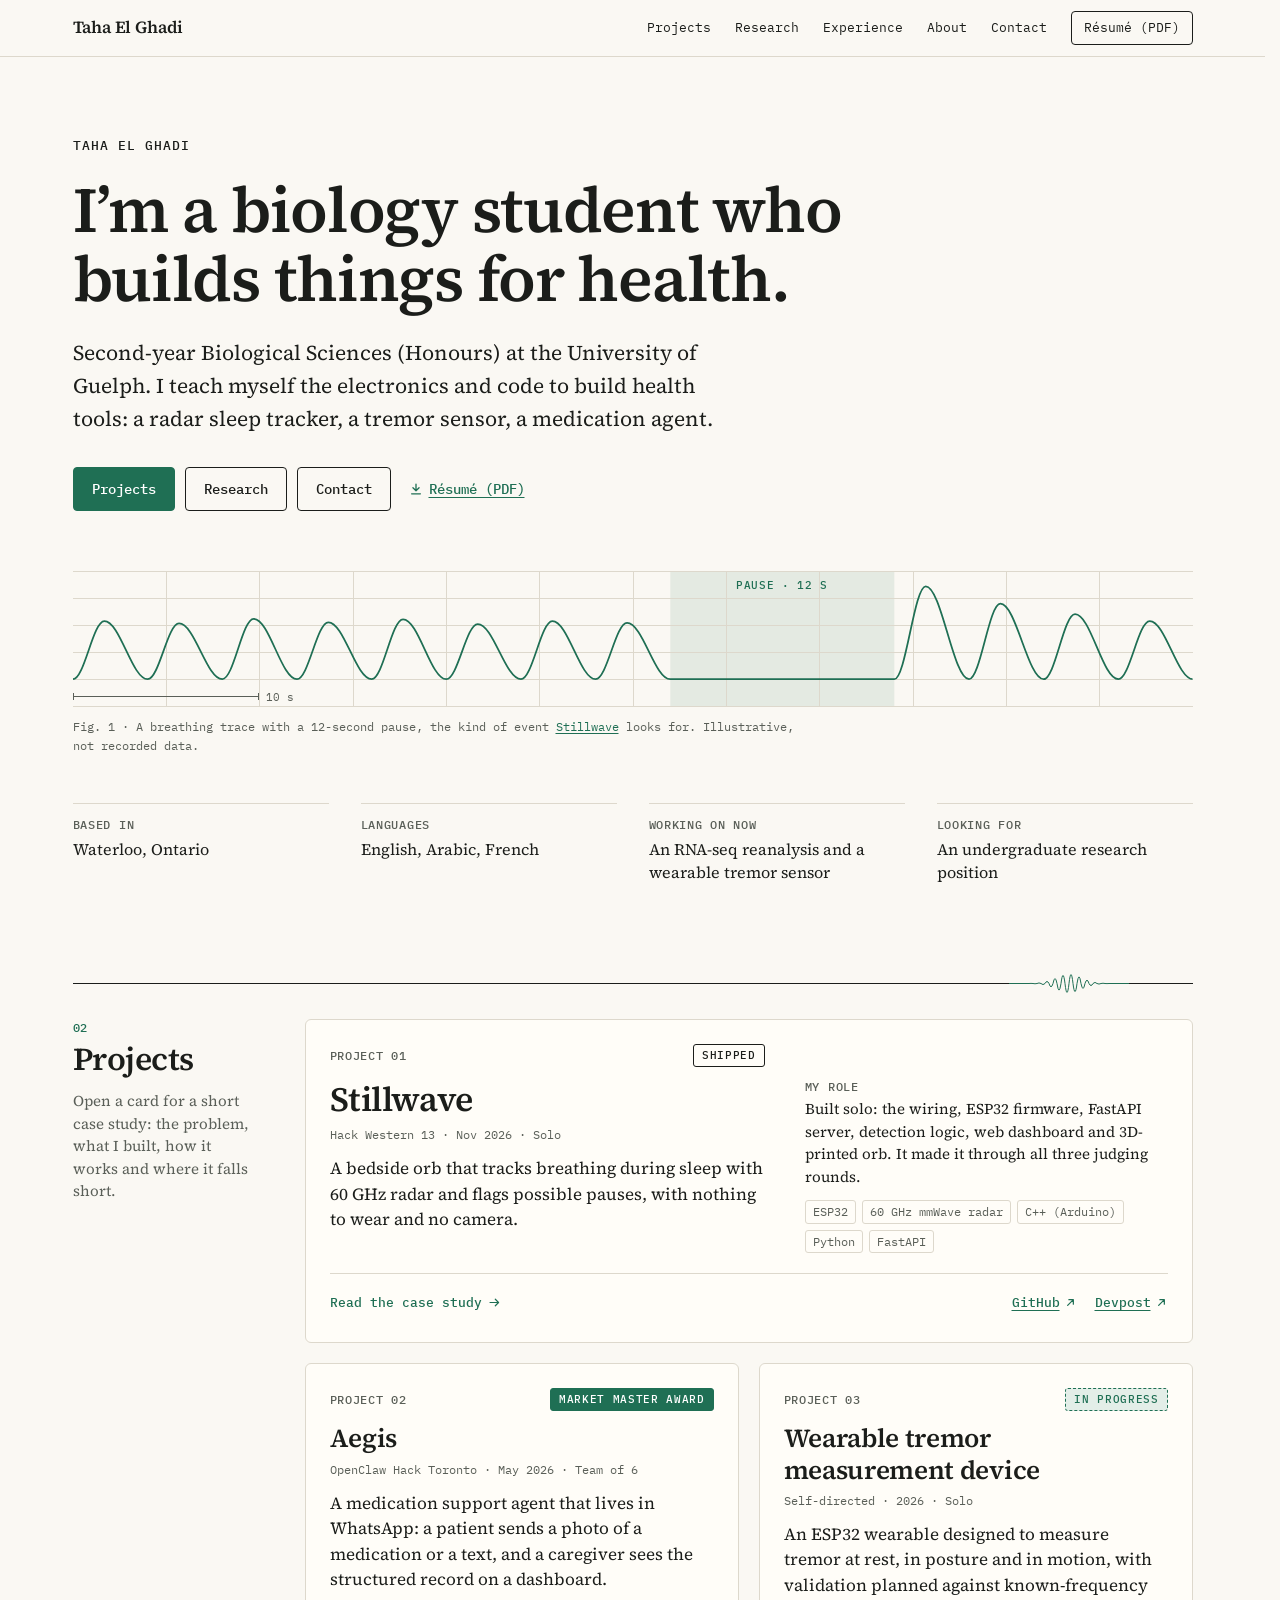
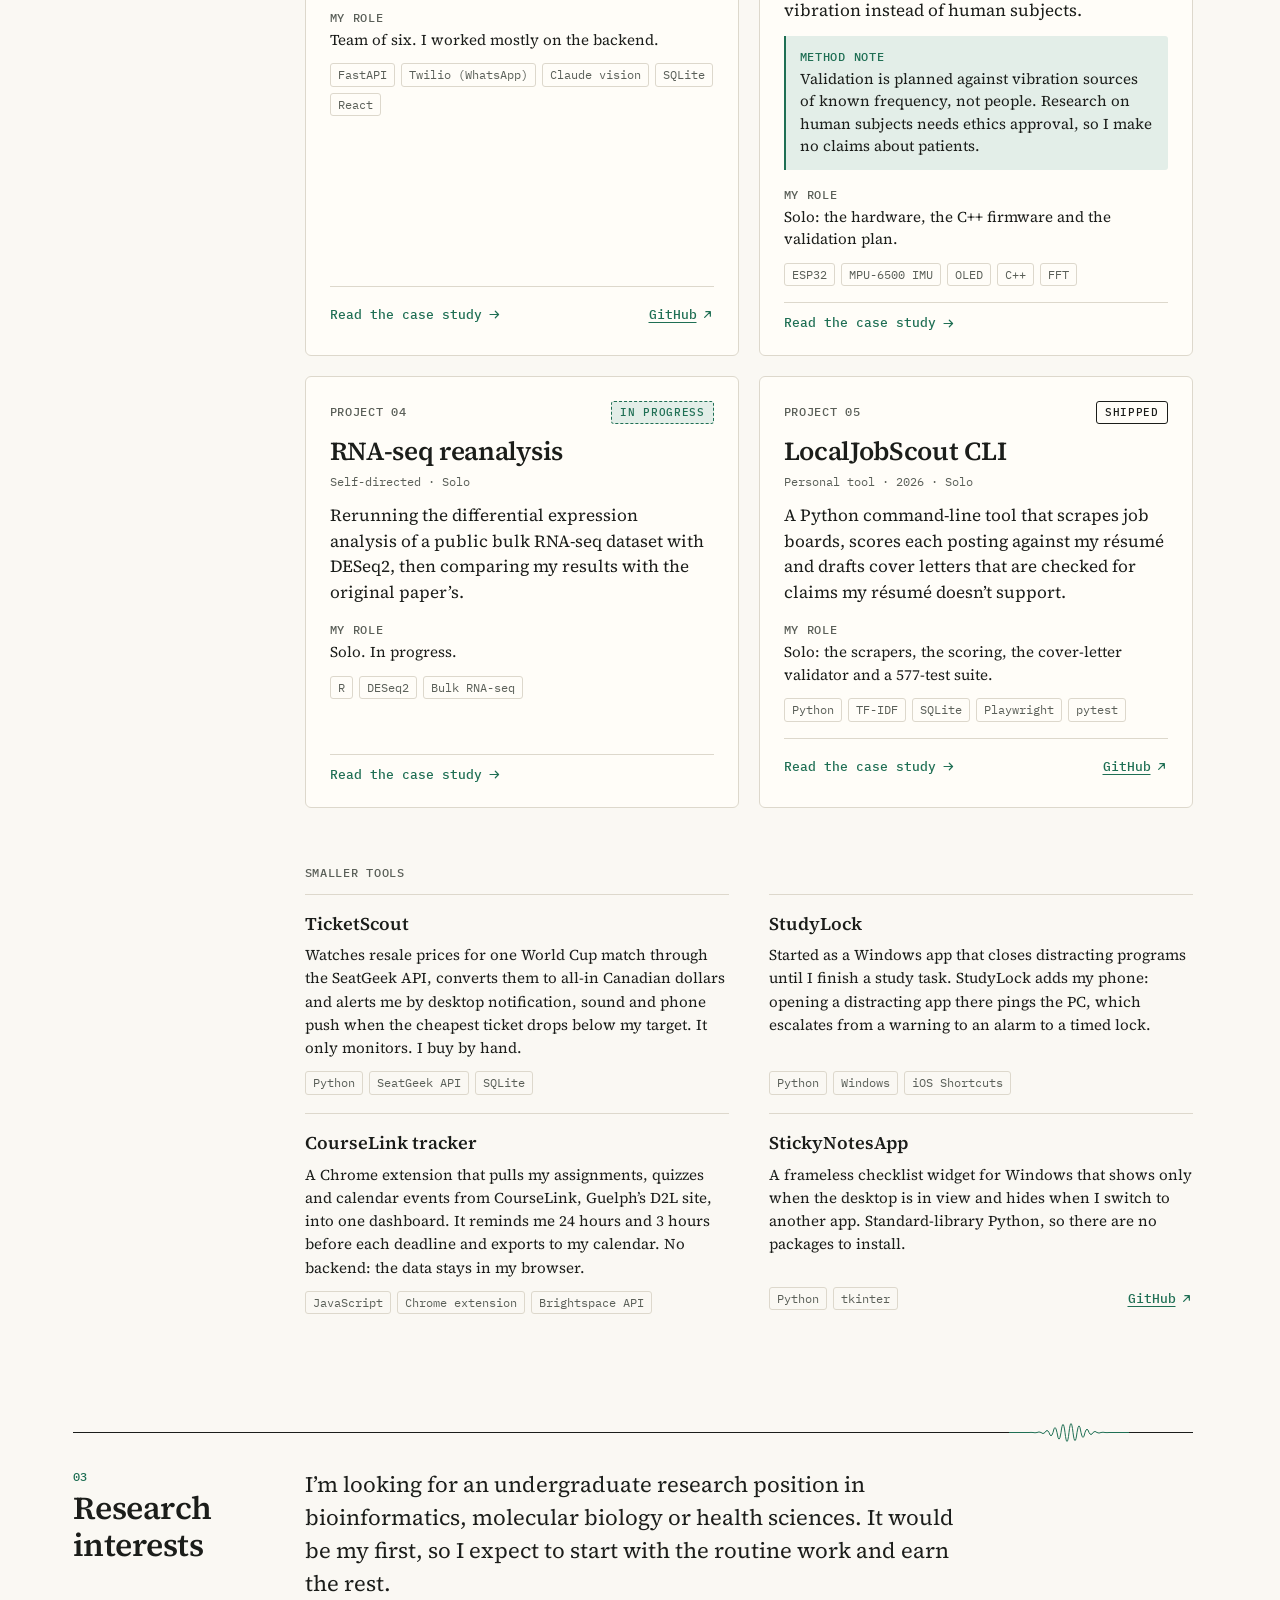
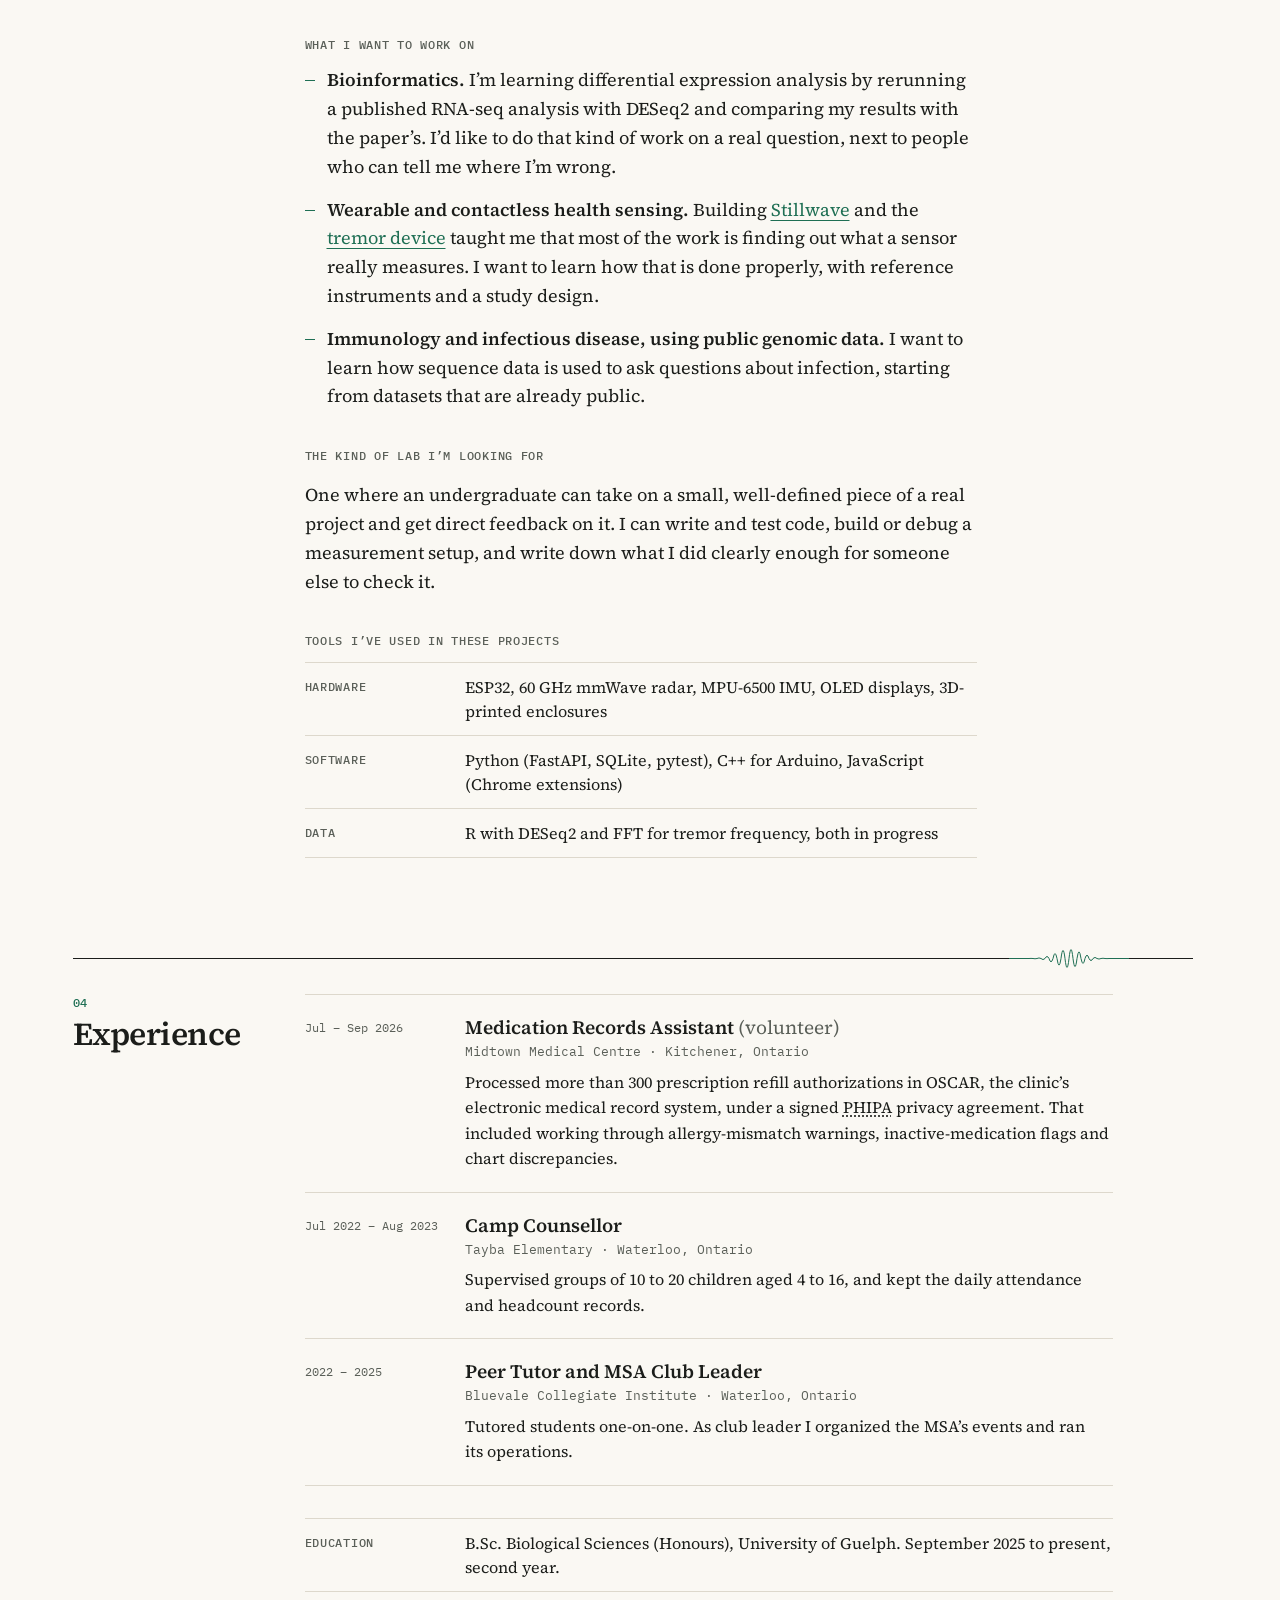
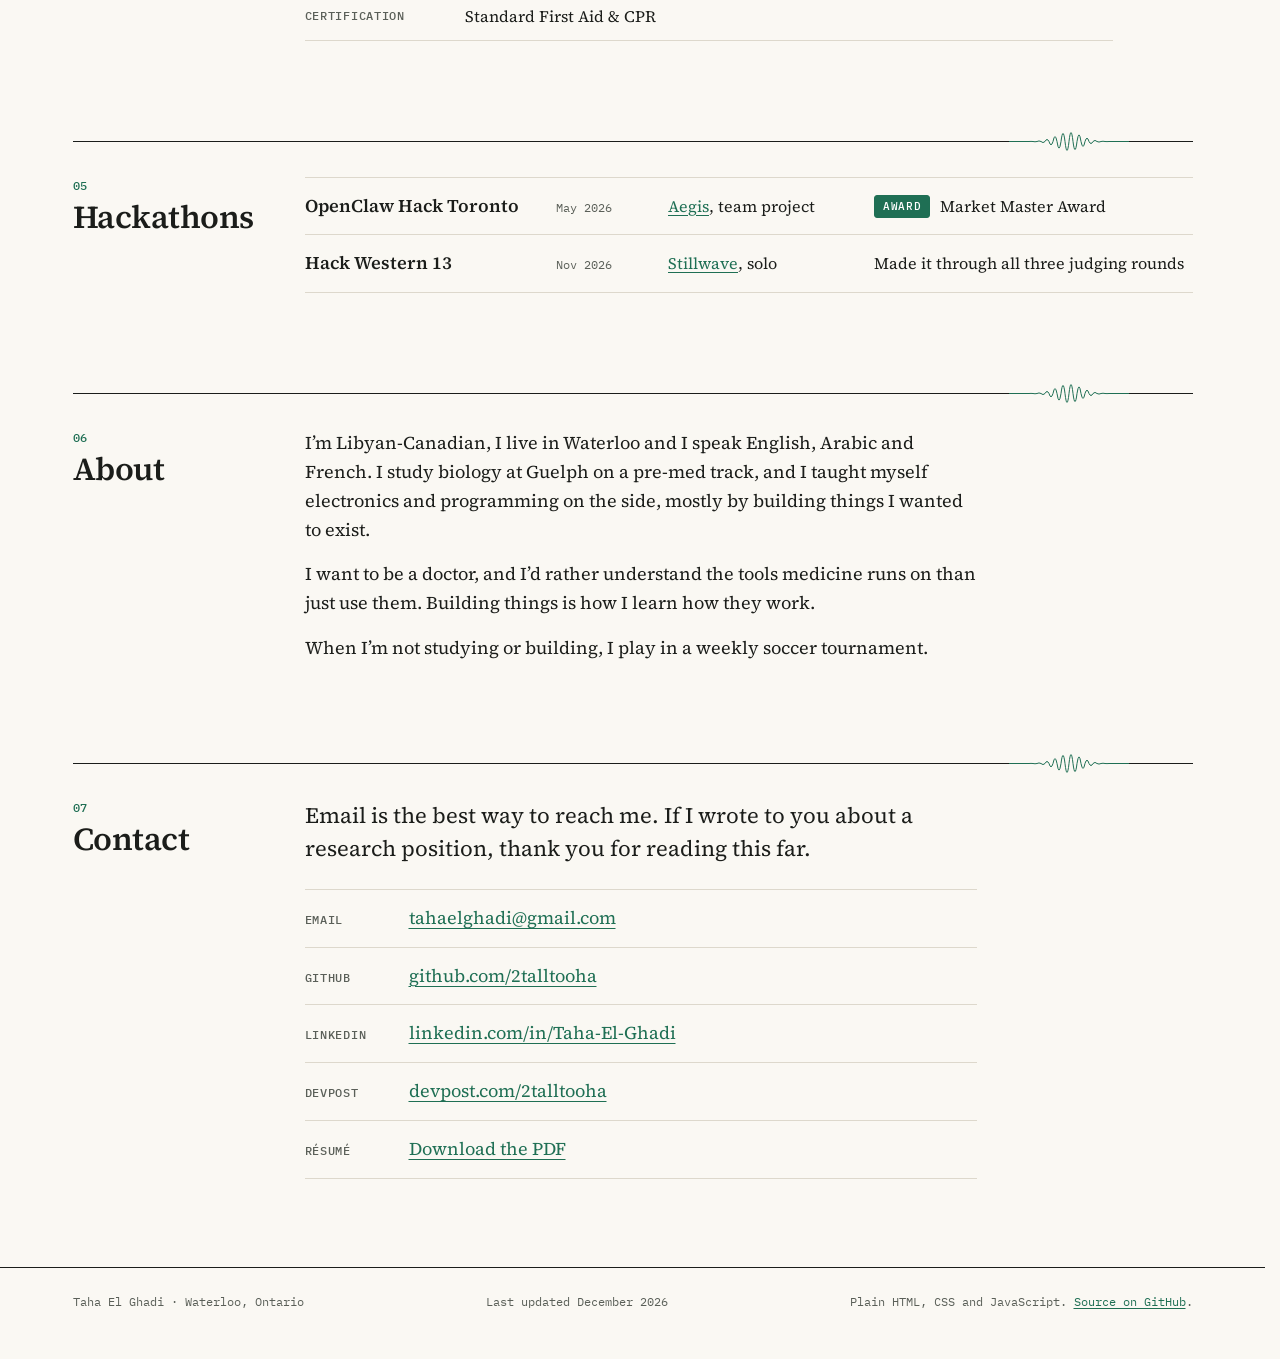
==== commit 49a3e3ad: "Fill confirmed links, roles, and project facts from Taha's answers. Co-authored-by: Cursor <cursorag" ====
--- a/index.html
+++ b/index.html
@@ -231,7 +231,10 @@
                 <strong>Wearable and contactless health sensing.</strong>
                 Building <a href="#stillwave">Stillwave</a> and the <a href="#tremor-sensor">tremor device</a> taught me that most of the work is finding out what a sensor really measures. I want to learn how that is done properly, with reference instruments and a study design.
               </li>
-              <li>[PLACEHOLDER: your third interest, with one sentence on why.]</li>
+              <li>
+                <strong>Immunology and infectious disease, using public genomic data.</strong>
+                I want to learn how sequence data is used to ask questions about infection, starting from datasets that are already public.
+              </li>
             </ul>
 
             <h3 class="subhead">The kind of lab I’m looking for</h3>
@@ -286,7 +289,7 @@
                 <div class="timeline-body">
                   <h3>Medication Records Assistant <span class="timeline-kind">(volunteer)</span></h3>
                   <p class="timeline-org">Midtown Medical Centre · Kitchener, Ontario</p>
-                  <p>Processed more than 50 prescription refill authorizations in OSCAR, the clinic’s electronic medical record system, under a signed <abbr title="Personal Health Information Protection Act, Ontario’s health privacy law">PHIPA</abbr> privacy agreement. That included working through allergy-mismatch warnings, inactive-medication flags and chart discrepancies.</p>
+                  <p>Processed more than 300 prescription refill authorizations in OSCAR, the clinic’s electronic medical record system, under a signed <abbr title="Personal Health Information Protection Act, Ontario’s health privacy law">PHIPA</abbr> privacy agreement. That included working through allergy-mismatch warnings, inactive-medication flags and chart discrepancies.</p>
                 </div>
               </li>
               <li class="timeline-item">
@@ -345,10 +348,6 @@
                 <span class="hack-date">Nov 2026</span>
                 <span class="hack-project"><a href="#stillwave">Stillwave</a>, solo</span>
                 <span class="hack-result">Made it through all three judging rounds</span>
-              </li>
-              <li class="hack">
-                <span class="hack-event">Hack the 6ix</span>
-                <span class="hack-rest">[PLACEHOLDER: the year, what you built and how it went. Or delete this row.]</span>
               </li>
               <!-- TREEHACKS 2027: switched off until you are accepted. To show it, delete
                    the two lines that say SWITCH, then fill in the project and result. -->
@@ -379,7 +378,7 @@
           <div class="section-body about">
             <div class="about-text prose">
               <p>I’m Libyan-Canadian, I live in Waterloo and I speak English, Arabic and French. I study biology at Guelph on a pre-med track, and I taught myself electronics and programming on the side, mostly by building things I wanted to exist.</p>
-              <p>[PLACEHOLDER: one or two sentences on why you build for health. A person, something you saw at the clinic, or what you want to do in medicine.]</p>
+              <p>I want to be a doctor, and I’d rather understand the tools medicine runs on than just use them. Building things is how I learn how they work.</p>
               <p>When I’m not studying or building, I play in a weekly soccer tournament.</p>
             </div>
             <!-- The photo appears once you set `photo` in data/projects.js (800 x 1000 px). -->
